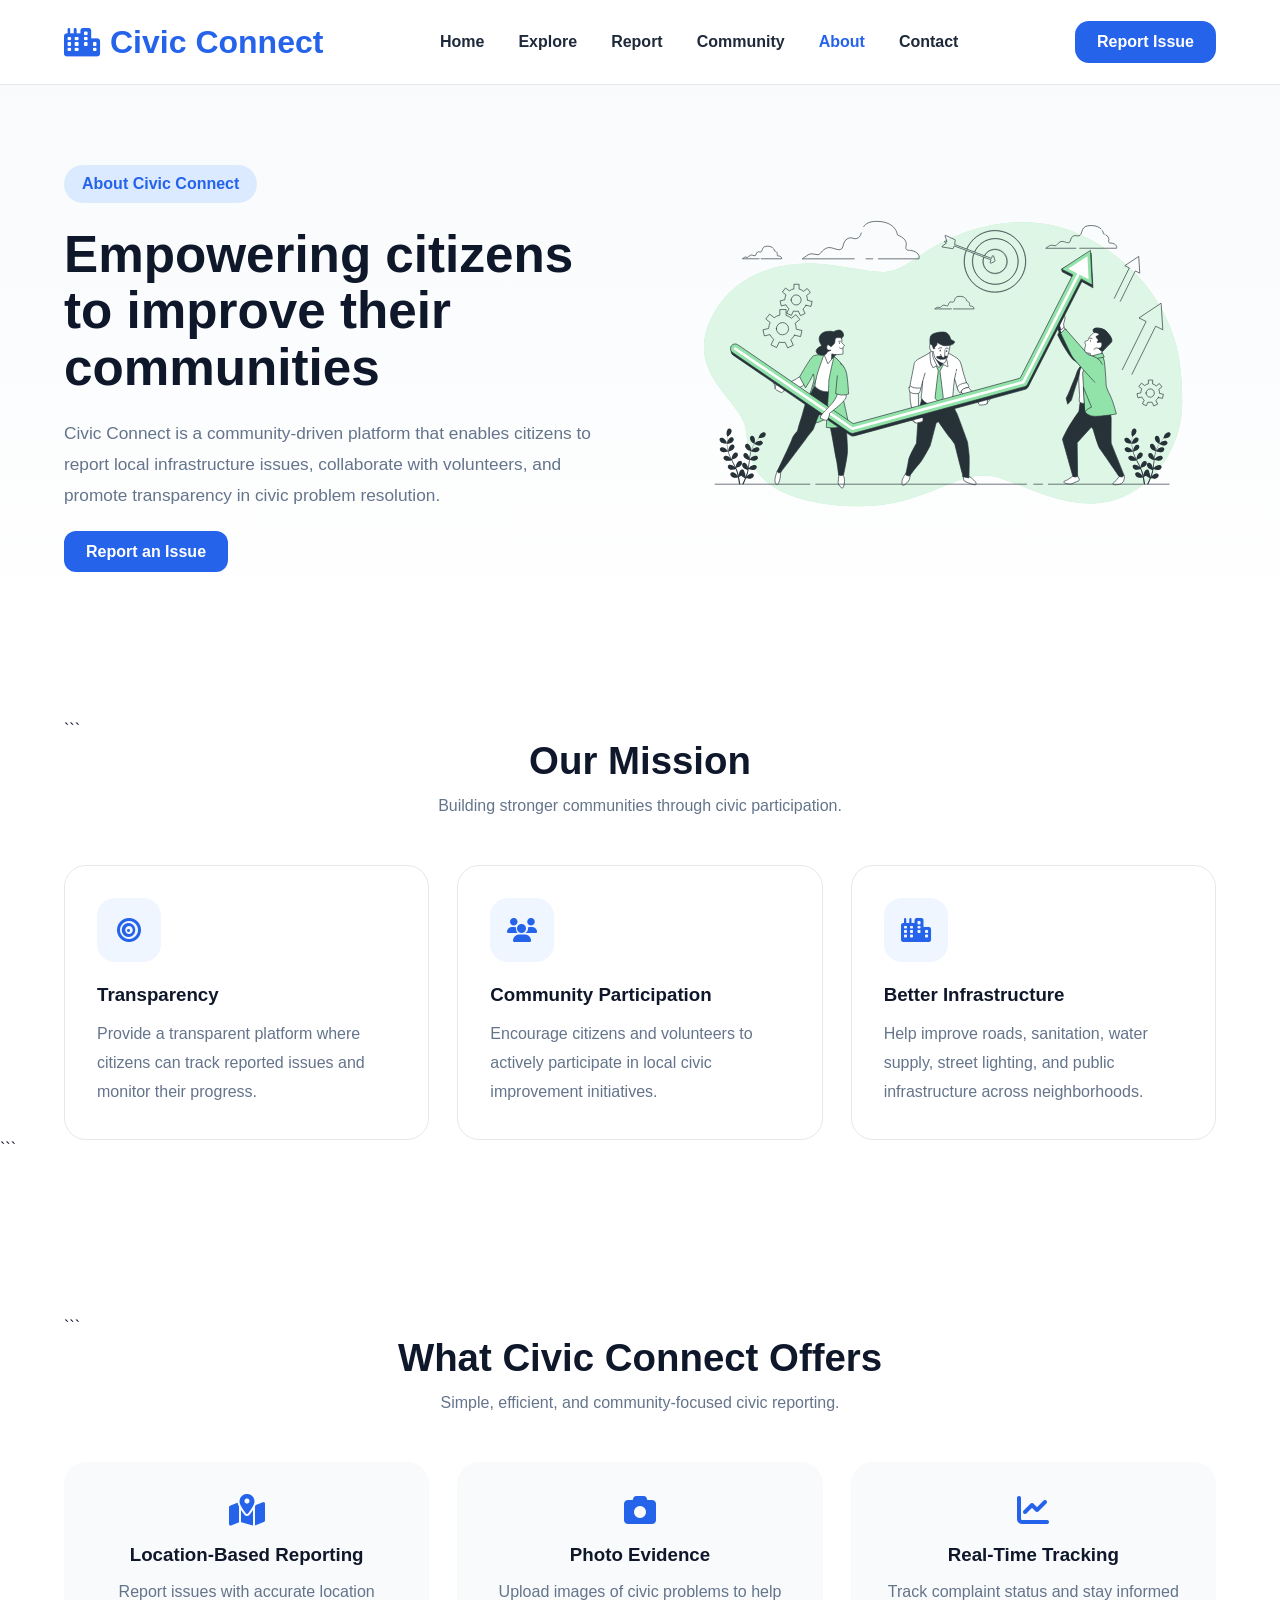
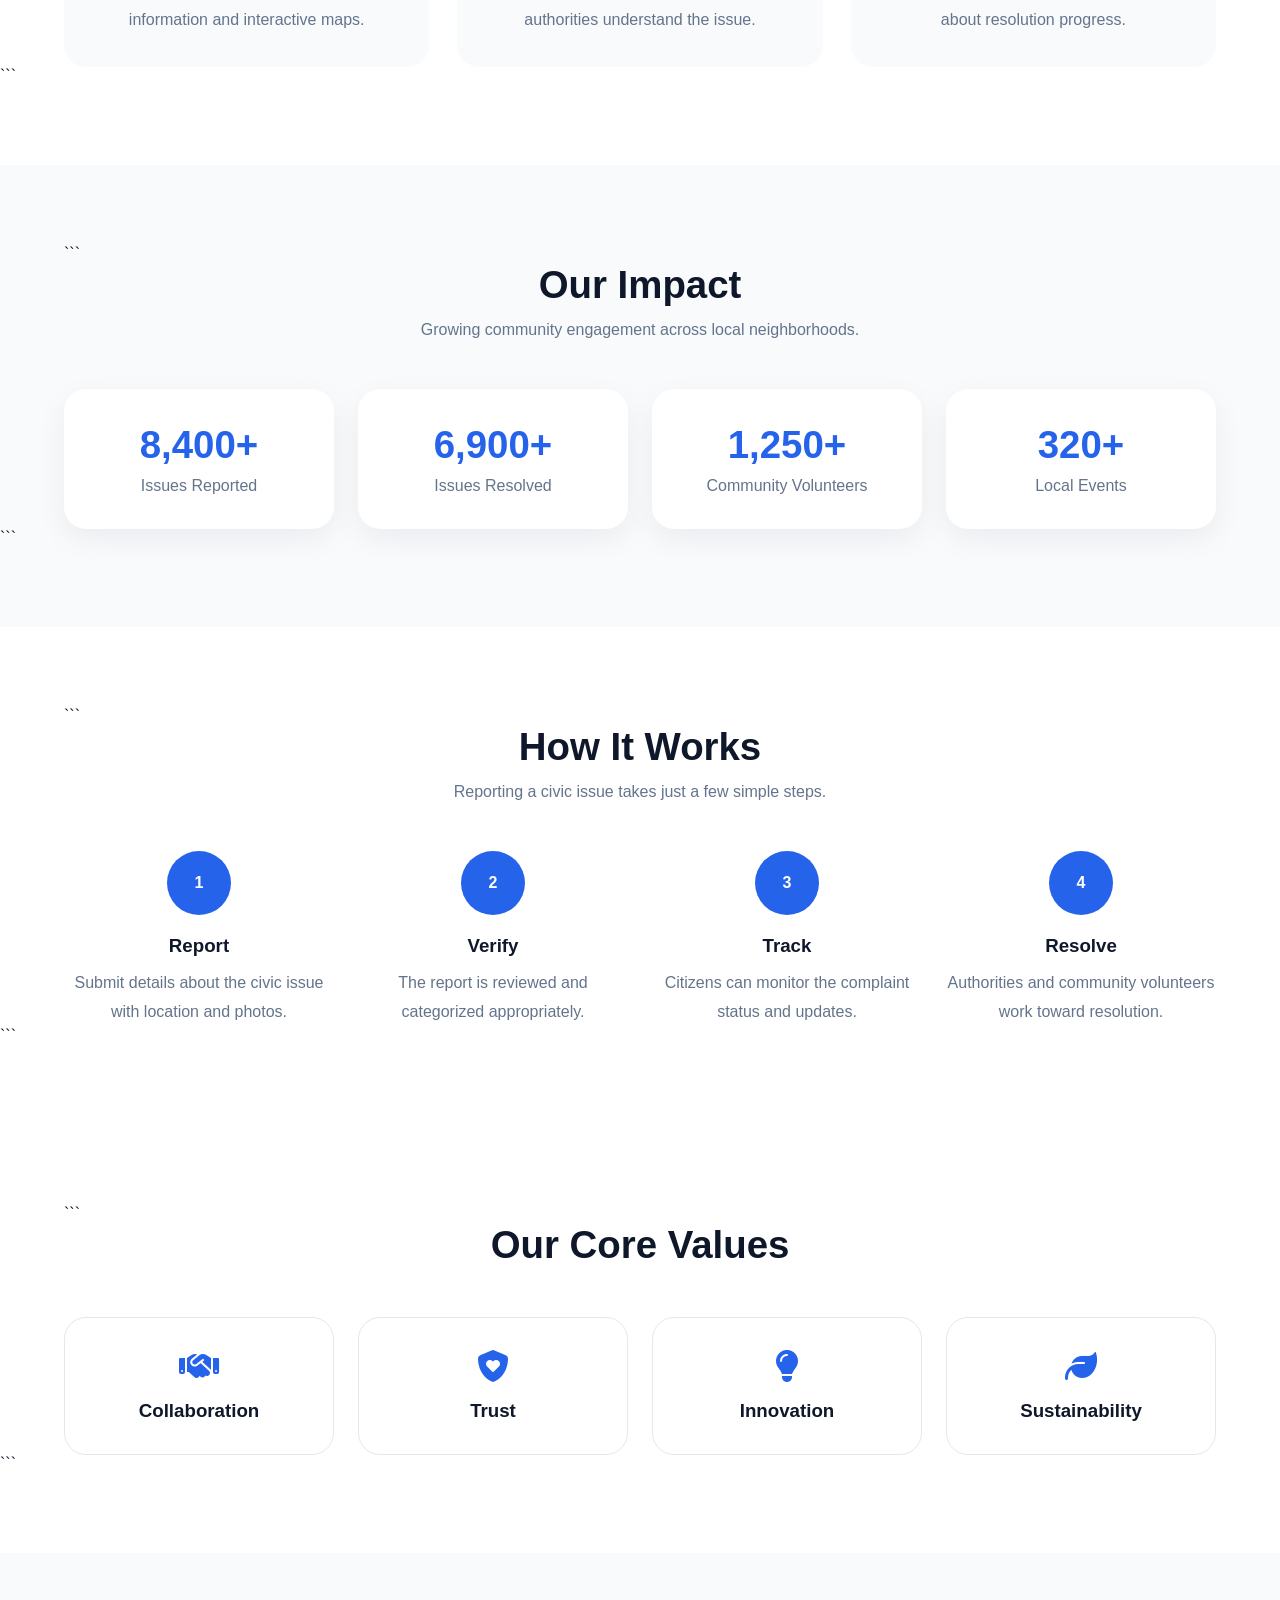
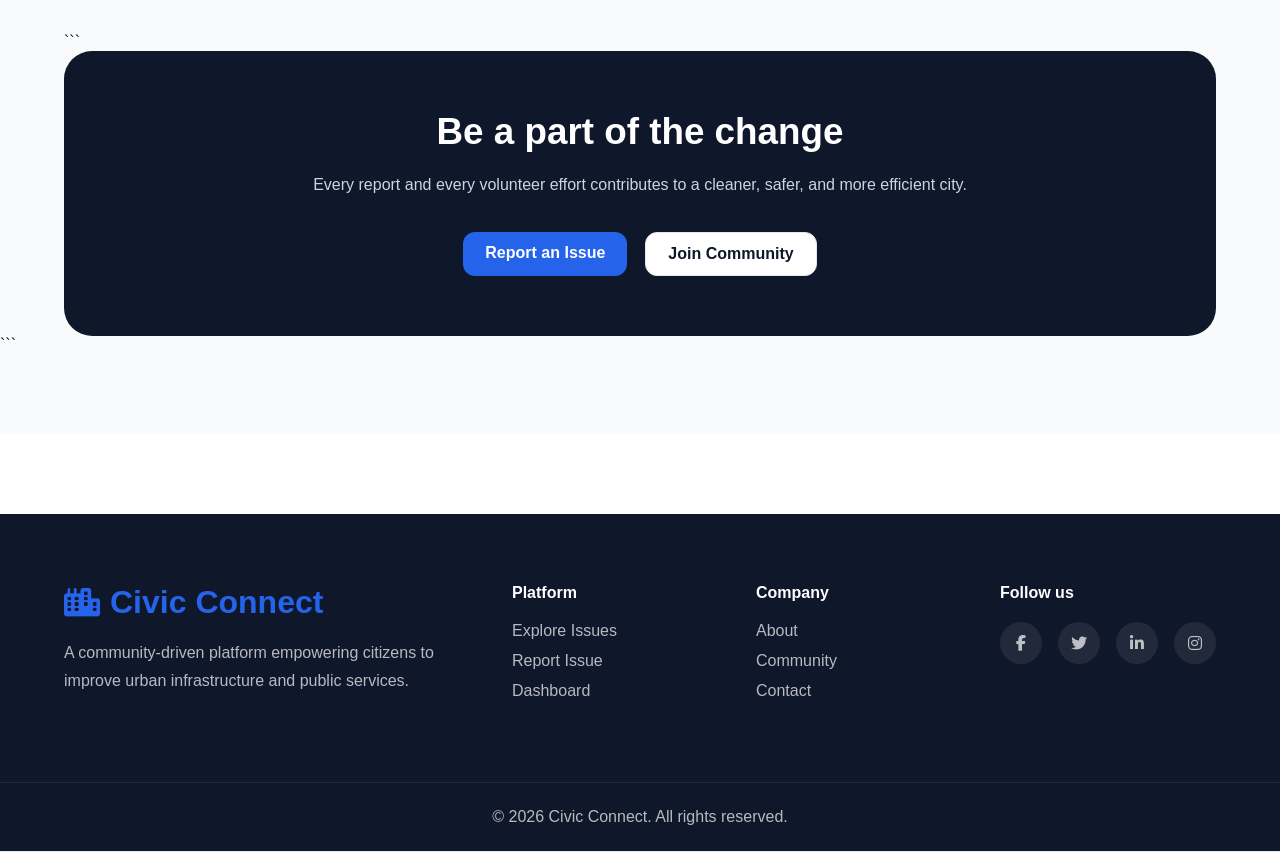
==== about.html @ be65b16e "Complete community, about, and contact pages" ====
<!doctype html>

<html lang="en">
  <head>
    <meta charset="UTF-8" />
    <meta name="viewport" content="width=device-width, initial-scale=1.0" />
    <title>About | Civic Connect</title>

    <link rel="stylesheet" href="css/style.css" />
    <link rel="stylesheet" href="css/about.css" />

    <link
      rel="stylesheet"
      href="https://cdnjs.cloudflare.com/ajax/libs/font-awesome/6.5.2/css/all.min.css"
    />
  </head>
  <body>
    <!-- Navbar -->

    <header class="navbar">
      <header class="navbar">
  <div class="container nav-container">

    <a href="index.html" class="logo">
      <i class="fas fa-city"></i>
      <span>Civic Connect</span>
    </a>

        <nav class="nav-links">
          <a href="index.html">Home</a>
          <a href="explore.html" >Explore</a>
          <a href="report.html">Report</a>
          <a href="community.html" >Community</a>
          <a href="about.html" class="active">About</a>
          <a href="contact.html">Contact</a>
        </nav>

    <a href="report.html" class="btn btn-primary nav-btn">
      Report Issue
    </a>

  </div>
</header>

    <!-- Hero -->

    <section class="about-hero">
      <div class="container about-hero-content">
        <div class="hero-text">
          <span class="hero-badge">About Civic Connect</span>

          <h1>Empowering citizens to improve their communities</h1>

          <p>
            Civic Connect is a community-driven platform that enables citizens
            to report local infrastructure issues, collaborate with volunteers,
            and promote transparency in civic problem resolution.
          </p>

          <a href="report.html" class="btn btn-primary"> Report an Issue </a>
        </div>

        <div class="hero-image">
          <img src="assets/images/about.svg" alt="Civic Connect" />
        </div>
      </div>
    </section>

    <!-- Mission -->

    <section class="mission-section">
      <div class="container">
        ```
        <div class="section-header">
          <h2>Our Mission</h2>
          <p>Building stronger communities through civic participation.</p>
        </div>

        <div class="mission-grid">
          <div class="mission-card">
            <div class="mission-icon">
              <i class="fas fa-bullseye"></i>
            </div>
            <h3>Transparency</h3>
            <p>
              Provide a transparent platform where citizens can track reported
              issues and monitor their progress.
            </p>
          </div>

          <div class="mission-card">
            <div class="mission-icon">
              <i class="fas fa-users"></i>
            </div>
            <h3>Community Participation</h3>
            <p>
              Encourage citizens and volunteers to actively participate in local
              civic improvement initiatives.
            </p>
          </div>

          <div class="mission-card">
            <div class="mission-icon">
              <i class="fas fa-city"></i>
            </div>
            <h3>Better Infrastructure</h3>
            <p>
              Help improve roads, sanitation, water supply, street lighting, and
              public infrastructure across neighborhoods.
            </p>
          </div>
        </div>
      </div>
      ```
    </section>

    <!-- Platform Features -->

    <section class="features-section">
      <div class="container">
        ```
        <div class="section-header">
          <h2>What Civic Connect Offers</h2>
          <p>Simple, efficient, and community-focused civic reporting.</p>
        </div>

        <div class="features-grid">
          <div class="feature-card">
            <i class="fas fa-map-location-dot"></i>
            <h3>Location-Based Reporting</h3>
            <p>
              Report issues with accurate location information and interactive
              maps.
            </p>
          </div>

          <div class="feature-card">
            <i class="fas fa-camera"></i>
            <h3>Photo Evidence</h3>
            <p>
              Upload images of civic problems to help authorities understand the
              issue.
            </p>
          </div>

          <div class="feature-card">
            <i class="fas fa-chart-line"></i>
            <h3>Real-Time Tracking</h3>
            <p>
              Track complaint status and stay informed about resolution
              progress.
            </p>
          </div>
        </div>
      </div>
      ```
    </section>

    <!-- Impact -->

    <section class="impact-section">
      <div class="container">
        ```
        <div class="section-header">
          <h2>Our Impact</h2>
          <p>Growing community engagement across local neighborhoods.</p>
        </div>

        <div class="impact-grid">
          <div class="impact-card">
            <h3>8,400+</h3>
            <p>Issues Reported</p>
          </div>

          <div class="impact-card">
            <h3>6,900+</h3>
            <p>Issues Resolved</p>
          </div>

          <div class="impact-card">
            <h3>1,250+</h3>
            <p>Community Volunteers</p>
          </div>

          <div class="impact-card">
            <h3>320+</h3>
            <p>Local Events</p>
          </div>
        </div>
      </div>
      ```
    </section>

    <!-- How it works -->

    <section class="process-section">
      <div class="container">
        ```
        <div class="section-header">
          <h2>How It Works</h2>
          <p>Reporting a civic issue takes just a few simple steps.</p>
        </div>

        <div class="process-grid">
          <div class="process-step">
            <div class="step-number">1</div>
            <h3>Report</h3>
            <p>
              Submit details about the civic issue with location and photos.
            </p>
          </div>

          <div class="process-step">
            <div class="step-number">2</div>
            <h3>Verify</h3>
            <p>The report is reviewed and categorized appropriately.</p>
          </div>

          <div class="process-step">
            <div class="step-number">3</div>
            <h3>Track</h3>
            <p>Citizens can monitor the complaint status and updates.</p>
          </div>

          <div class="process-step">
            <div class="step-number">4</div>
            <h3>Resolve</h3>
            <p>Authorities and community volunteers work toward resolution.</p>
          </div>
        </div>
      </div>
      ```
    </section>

    <!-- Values -->

    <section class="values-section">
      <div class="container">
        ```
        <div class="section-header">
          <h2>Our Core Values</h2>
        </div>

        <div class="values-grid">
          <div class="value-card">
            <i class="fas fa-handshake"></i>
            <h3>Collaboration</h3>
          </div>

          <div class="value-card">
            <i class="fas fa-shield-heart"></i>
            <h3>Trust</h3>
          </div>

          <div class="value-card">
            <i class="fas fa-lightbulb"></i>
            <h3>Innovation</h3>
          </div>

          <div class="value-card">
            <i class="fas fa-leaf"></i>
            <h3>Sustainability</h3>
          </div>
        </div>
      </div>
      ```
    </section>

    <!-- CTA -->

    <section class="about-cta">
      <div class="container">
        ```
        <div class="cta-card">
          <h2>Be a part of the change</h2>

          <p>
            Every report and every volunteer effort contributes to a cleaner,
            safer, and more efficient city.
          </p>

          <div class="cta-actions">
            <a href="report.html" class="btn btn-primary"> Report an Issue </a>

            <a href="community.html" class="btn btn-secondary">
              Join Community
            </a>
          </div>
        </div>
      </div>
      ```
    </section>

    <!-- Footer -->

     <footer class="footer">
      <div class="container footer-grid">
        <div>
          <div class="logo footer-logo">
            <i class="fas fa-city"></i>
            Civic Connect
          </div>

          <p>
            A community-driven platform empowering citizens to improve urban
            infrastructure and public services.
          </p>
        </div>

        <div>
          <h4>Platform</h4>
          <a href="explore.html">Explore Issues</a>
          <a href="report.html">Report Issue</a>
          <a href="dashboard.html">Dashboard</a>
        </div>

        <div>
          <h4>Company</h4>
          <a href="about.html">About</a>
          <a href="community.html">Community</a>
          <a href="contact.html">Contact</a>
        </div>

        <div>
          <h4>Follow us</h4>

          <div class="social-links">
            <a href="#"><i class="fab fa-facebook-f"></i></a>
            <a href="#"><i class="fab fa-twitter"></i></a>
            <a href="#"><i class="fab fa-linkedin-in"></i></a>
            <a href="#"><i class="fab fa-instagram"></i></a>
          </div>
        </div>
      </div>

      <div class="footer-bottom">
        <div class="container">
          <p>© 2026 Civic Connect. All rights reserved.</p>
        </div>
      </div>
    </footer>
  </body>
</html>
---- css/style.css ----
:root {
    --primary: #2563EB;
    --primary-dark: #1D4ED8;
    --dark: #0F172A;
    --gray: #64748B;
    --light: #F8FAFC;
    --white: #FFFFFF;
    --border: #E2E8F0;
    --radius: 16px;
}

* {
    margin: 0;
    padding: 0;
    box-sizing: border-box;
}

body {
    font-family: 'Poppins', sans-serif;
    background: var(--light);
    color: var(--dark);
}

.container {
    width: 90%;
    max-width: 1200px;
    margin: auto;
}

.navbar {
    position: sticky;
    top: 0;
    background: rgba(255,255,255,0.95);
    backdrop-filter: blur(10px);
    border-bottom: 1px solid var(--border);
    z-index: 1000;
}

.nav-container {
    display: flex;
    justify-content: space-between;
    align-items: center;
    height: 80px;
}

.logo {
    font-size: 1.5rem;
    font-weight: 700;
    color: var(--primary);
}

.nav-links {
    display: flex;
    gap: 28px;
}

.nav-links a {
    text-decoration: none;
    color: var(--dark);
    font-weight: 500;
}

.btn {
    padding: 12px 22px;
    border-radius: 12px;
    text-decoration: none;
    font-weight: 600;
}

.btn-primary {
    background: var(--primary);
    color: white;
}

.btn-secondary {
    border: 1px solid var(--border);
    color: var(--dark);
}

.hero {
 padding: 32px 0 100px;
  background:
        radial-gradient(circle at top right,
        rgba(37,99,235,0.08),
        transparent 40%),
        var(--light);
}

.hero-container {
    display: grid;
    grid-template-columns: 1fr 1fr;
    align-items: center;
    gap: 60px;
}

.hero-badge {
    display: inline-block;
    background: #DBEAFE;
    color: var(--primary);
    padding: 10px 18px;
    border-radius: 999px;
    font-weight: 600;
    margin-bottom: 20px;
}

.hero h1 {
    font-size: 4rem;
    line-height: 1.1;
    margin-bottom: 20px;
}

.hero p {
     max-width: 540px;
    color: var(--gray);
    font-size: 1.1rem;
    margin-bottom: 30px;
}

.hero-buttons {
    display: flex;
    gap: 20px;
}

.hero-image img {
    width: 100%;
}

.section {
    padding: 60px 0;
}

.stats-grid {
    display: grid;
    grid-template-columns: repeat(4, 1fr);
    gap: 24px;
}

.stat-card {
    background: white;
    padding: 32px;
    border-radius: 20px;
    text-align: center;
    box-shadow: 0 10px 30px rgba(0,0,0,0.05);
     transition: all 0.3s ease;
}

.stat-card:hover {
    transform: translateY(-10px);
    box-shadow: 0 20px 40px rgba(37,99,235,0.12);
}

.stat-card h2 {
    font-size: 2.5rem;
    color: var(--primary);
    margin-bottom: 10px;
}

.stat-card p {
    color: var(--gray);
}

.section-header {
    text-align: center;
    margin-bottom: 50px;
}

.section-header h2 {
    font-size: 2.2rem;
    margin-bottom: 12px;
}

.section-header p {
    color: var(--gray);
}

.category-grid {
    display: grid;
    grid-template-columns: repeat(3, 1fr);
    gap: 24px;
}

.category-icon {
    width: 70px;
    height: 70px;
    border-radius: 50%;
    background: #EFF6FF;
    display: flex;
    align-items: center;
    justify-content: center;
    margin: 0 auto 18px;
}

.category-card {
    background: white;
    padding: 32px;
    border-radius: 20px;
    text-align: center;
    transition: 0.3s;
    box-shadow: 0 10px 30px rgba(0,0,0,0.05);
}

.category-card:hover {
    transform: translateY(-8px);
}

.category-card i {
    font-size: 2rem;
    color: var(--primary);
    margin-bottom: 18px;
}
.reports-grid {
    display: grid;
    grid-template-columns: repeat(3, 1fr);
    gap: 24px;
}

.report-card {
    background: white;
    border-radius: 20px;
    padding: 28px;
    box-shadow: 0 10px 30px rgba(0,0,0,0.05);
    transition: 0.3s;
}

.report-card:hover {
    transform: translateY(-8px);
    box-shadow: 0 18px 40px rgba(0,0,0,0.08);
}

.report-top {
    display: flex;
    justify-content: space-between;
    align-items: center;
    margin-bottom: 18px;
}

.category {
    padding: 8px 14px;
    border-radius: 999px;
    font-size: 0.85rem;
    font-weight: 600;
}

.category.roads {
    background: #DBEAFE;
    color: #1D4ED8;
}

.category.water {
    background: #DCFCE7;
    color: #15803D;
}

.category.garbage {
    background: #FEF3C7;
    color: #B45309;
}

.status {
    padding: 8px 14px;
    border-radius: 999px;
    font-size: 0.8rem;
    font-weight: 600;
}

.status.pending {
    background: #FEE2E2;
    color: #DC2626;
}

.status.progress {
    background: #DBEAFE;
    color: #2563EB;
}

.status.resolved {
    background: #DCFCE7;
    color: #16A34A;
}

.report-card h3 {
    font-size: 1.3rem;
    margin-bottom: 14px;
}

.report-card p {
    color: var(--gray);
    margin-bottom: 20px;
    line-height: 1.7;
}

.report-meta {
    display: flex;
    justify-content: space-between;
    color: var(--gray);
    font-size: 0.9rem;
}

.report-meta i {
    margin-right: 6px;
    color: var(--primary);
}

.reports-btn {
    text-align: center;
    margin-top: 40px;
}

    .map-container {
    background: white;
    border-radius: 24px;
    overflow: hidden;
    box-shadow: 0 10px 30px rgba(0,0,0,0.06);
}

#cityMap {
    width: 100%;
    height: 500px;
}

.cta-box {
    background: linear-gradient(135deg, #2563EB, #1D4ED8);
    color: white;
    border-radius: 28px;
    padding: 60px;
    display: flex;
    justify-content: space-between;
    align-items: center;
    gap: 40px;
}

.cta-box h2 {
    font-size: 2.3rem;
    margin-bottom: 16px;
}

.cta-box p {
    max-width: 600px;
    color: rgba(255,255,255,0.85);
}

.cta-box .btn-primary {
    background: white;
    color: var(--primary);
     padding: 16px 32px;
    font-size: 1rem;
}

.footer {
    background: var(--dark);
    color: white;
    margin-top: 80px;
}

.footer-grid {
    display: grid;
    grid-template-columns: 2fr 1fr 1fr 1fr;
    gap: 40px;
    padding: 70px 0;
}

.footer-logo {
    color: white;
    margin-bottom: 18px;
}

.footer p {
    color: rgba(255,255,255,0.7);
    line-height: 1.8;
}

.footer h4 {
    margin-bottom: 20px;
}

.footer a {
    display: block;
    color: rgba(255,255,255,0.7);
    text-decoration: none;
    margin-bottom: 12px;
}

.social-links {
    display: flex;
    gap: 16px;
}

.social-links a {
    width: 42px;
    height: 42px;
    border-radius: 50%;
    background: rgba(255,255,255,0.08);
    display: flex;
    align-items: center;
    justify-content: center;
}

.footer-bottom {
    border-top: 1px solid rgba(255,255,255,0.08);
    padding: 20px 0;
    text-align: center;
    color: rgba(255,255,255,0.6);
}

/* ===================================
   Premium navbar
=================================== */

.navbar {
  position: sticky;
  top: 0;
  z-index: 1000;
  background: rgba(255, 255, 255, 0.95);
  backdrop-filter: blur(10px);
  border-bottom: 1px solid #e5e7eb;
}

.nav-container {
  display: flex;
  align-items: center;
  justify-content: space-between;
  height: 84px;
}

.logo {
  display: flex;
  align-items: center;
  gap: 10px;
  font-size: 2rem;
  font-weight: 700;
  color: #2563eb;
  text-decoration: none;
}

.logo i {
  font-size: 1.8rem;
}

.nav-links {
  display: flex;
  align-items: center;
  gap: 34px;
}

.nav-links a {
  color: #1e293b;
  text-decoration: none;
  font-weight: 600;
  transition: color 0.3s ease;
}

.nav-links a:hover,
.nav-links a.active {
  color: #2563eb;
}

.nav-btn {
  padding: 12px 22px;
  border-radius: 14px;
}

@media (max-width: 992px) {
  .nav-links {
    display: none;
  }

  .nav-btn {
    display: none;
  }
}
---- css/about.css ----
/* ===================================
About page
=================================== */

.about-hero{
padding:80px 0;
background:linear-gradient(180deg,#f8fafc 0%,#ffffff 100%);
}

.about-hero-content{
display:grid;
grid-template-columns:1fr 1fr;
align-items:center;
gap:60px;
}

.hero-badge{
display:inline-block;
padding:10px 18px;
border-radius:999px;
background:#dbeafe;
color:#2563eb;
font-weight:600;
margin-bottom:24px;
}

.hero-text h1{
font-size:3.2rem;
line-height:1.1;
color:#0f172a;
margin-bottom:22px;
}

.hero-text p{
font-size:1.08rem;
line-height:1.8;
color:#64748b;
margin-bottom:32px;
}

.hero-image{
display:flex;
justify-content:center;
}

.hero-image img{
width:100%;
max-width:500px;
}

/* ===================================
Sections
=================================== */

.mission-section,
.features-section,
.process-section,
.values-section{
padding:80px 0;
background:#ffffff;
}

.impact-section{
padding:80px 0;
background:#f8fafc;
}

.section-header{
text-align:center;
margin-bottom:50px;
}

.section-header h2{
font-size:2.4rem;
color:#0f172a;
margin-bottom:14px;
}

.section-header p{
color:#64748b;
max-width:680px;
margin:0 auto;
}

/* ===================================
Mission
=================================== */

.mission-grid{
display:grid;
grid-template-columns:repeat(3,1fr);
gap:28px;
}

.mission-card{
background:#ffffff;
border:1px solid #e5e7eb;
border-radius:22px;
padding:32px;
transition:0.3s;
}

.mission-card:hover{
transform:translateY(-6px);
box-shadow:0 20px 40px rgba(15,23,42,0.08);
}

.mission-icon{
width:64px;
height:64px;
border-radius:18px;
background:#eff6ff;
color:#2563eb;
display:flex;
align-items:center;
justify-content:center;
font-size:1.5rem;
margin-bottom:22px;
}

.mission-card h3{
color:#0f172a;
margin-bottom:14px;
}

.mission-card p{
color:#64748b;
line-height:1.8;
}

/* ===================================
Features
=================================== */

.features-grid{
display:grid;
grid-template-columns:repeat(3,1fr);
gap:28px;
}

.feature-card{
background:#f8fafc;
border-radius:22px;
padding:32px;
text-align:center;
}

.feature-card i{
font-size:2rem;
color:#2563eb;
margin-bottom:18px;
}

.feature-card h3{
color:#0f172a;
margin-bottom:12px;
}

.feature-card p{
color:#64748b;
line-height:1.8;
}

/* ===================================
Impact
=================================== */

.impact-grid{
display:grid;
grid-template-columns:repeat(4,1fr);
gap:24px;
}

.impact-card{
background:#ffffff;
border-radius:22px;
padding:34px;
text-align:center;
box-shadow:0 10px 30px rgba(15,23,42,0.06);
}

.impact-card h3{
font-size:2.4rem;
color:#2563eb;
margin-bottom:10px;
}

.impact-card p{
color:#64748b;
}

/* ===================================
Process
=================================== */

.process-grid{
display:grid;
grid-template-columns:repeat(4,1fr);
gap:24px;
}

.process-step{
text-align:center;
}

.step-number{
width:64px;
height:64px;
border-radius:50%;
background:#2563eb;
color:#ffffff;
display:flex;
align-items:center;
justify-content:center;
font-weight:700;
margin:0 auto 20px;
}

.process-step h3{
color:#0f172a;
margin-bottom:12px;
}

.process-step p{
color:#64748b;
line-height:1.8;
}

/* ===================================
Values
=================================== */

.values-grid{
display:grid;
grid-template-columns:repeat(4,1fr);
gap:24px;
}

.value-card{
background:#ffffff;
border:1px solid #e5e7eb;
border-radius:22px;
padding:32px;
text-align:center;
}

.value-card i{
font-size:2rem;
color:#2563eb;
margin-bottom:18px;
}

.value-card h3{
color:#0f172a;
}

/* ===================================
CTA
=================================== */

.about-cta{
padding:80px 0;
background:#f8fafc;
}

.cta-card{
background:#0f172a;
color:#ffffff;
border-radius:28px;
padding:60px;
text-align:center;
}

.cta-card h2{
font-size:2.3rem;
margin-bottom:18px;
}

.cta-card p{
color:#cbd5e1;
max-width:700px;
margin:0 auto 32px;
line-height:1.8;
}

.cta-actions{
display:flex;
justify-content:center;
gap:18px;
}

.cta-actions .btn-secondary{
background:#ffffff;
color:#0f172a;
}

/* ===================================
Responsive
=================================== */

@media (max-width:992px){

.about-hero-content,
.mission-grid,
.features-grid,
.impact-grid,
.process-grid,
.values-grid{
grid-template-columns:1fr;
}

.hero-text h1{
font-size:2.6rem;
}

.hero-image{
order:-1;
}

.cta-actions{
flex-direction:column;
}

.cta-actions .btn{
width:100%;
}
}

@media (max-width:576px){

.about-hero,
.mission-section,
.features-section,
.impact-section,
.process-section,
.values-section,
.about-cta{
padding:60px 0;
}

.hero-text h1{
font-size:2.2rem;
}

.cta-card{
padding:36px 24px;
}
}
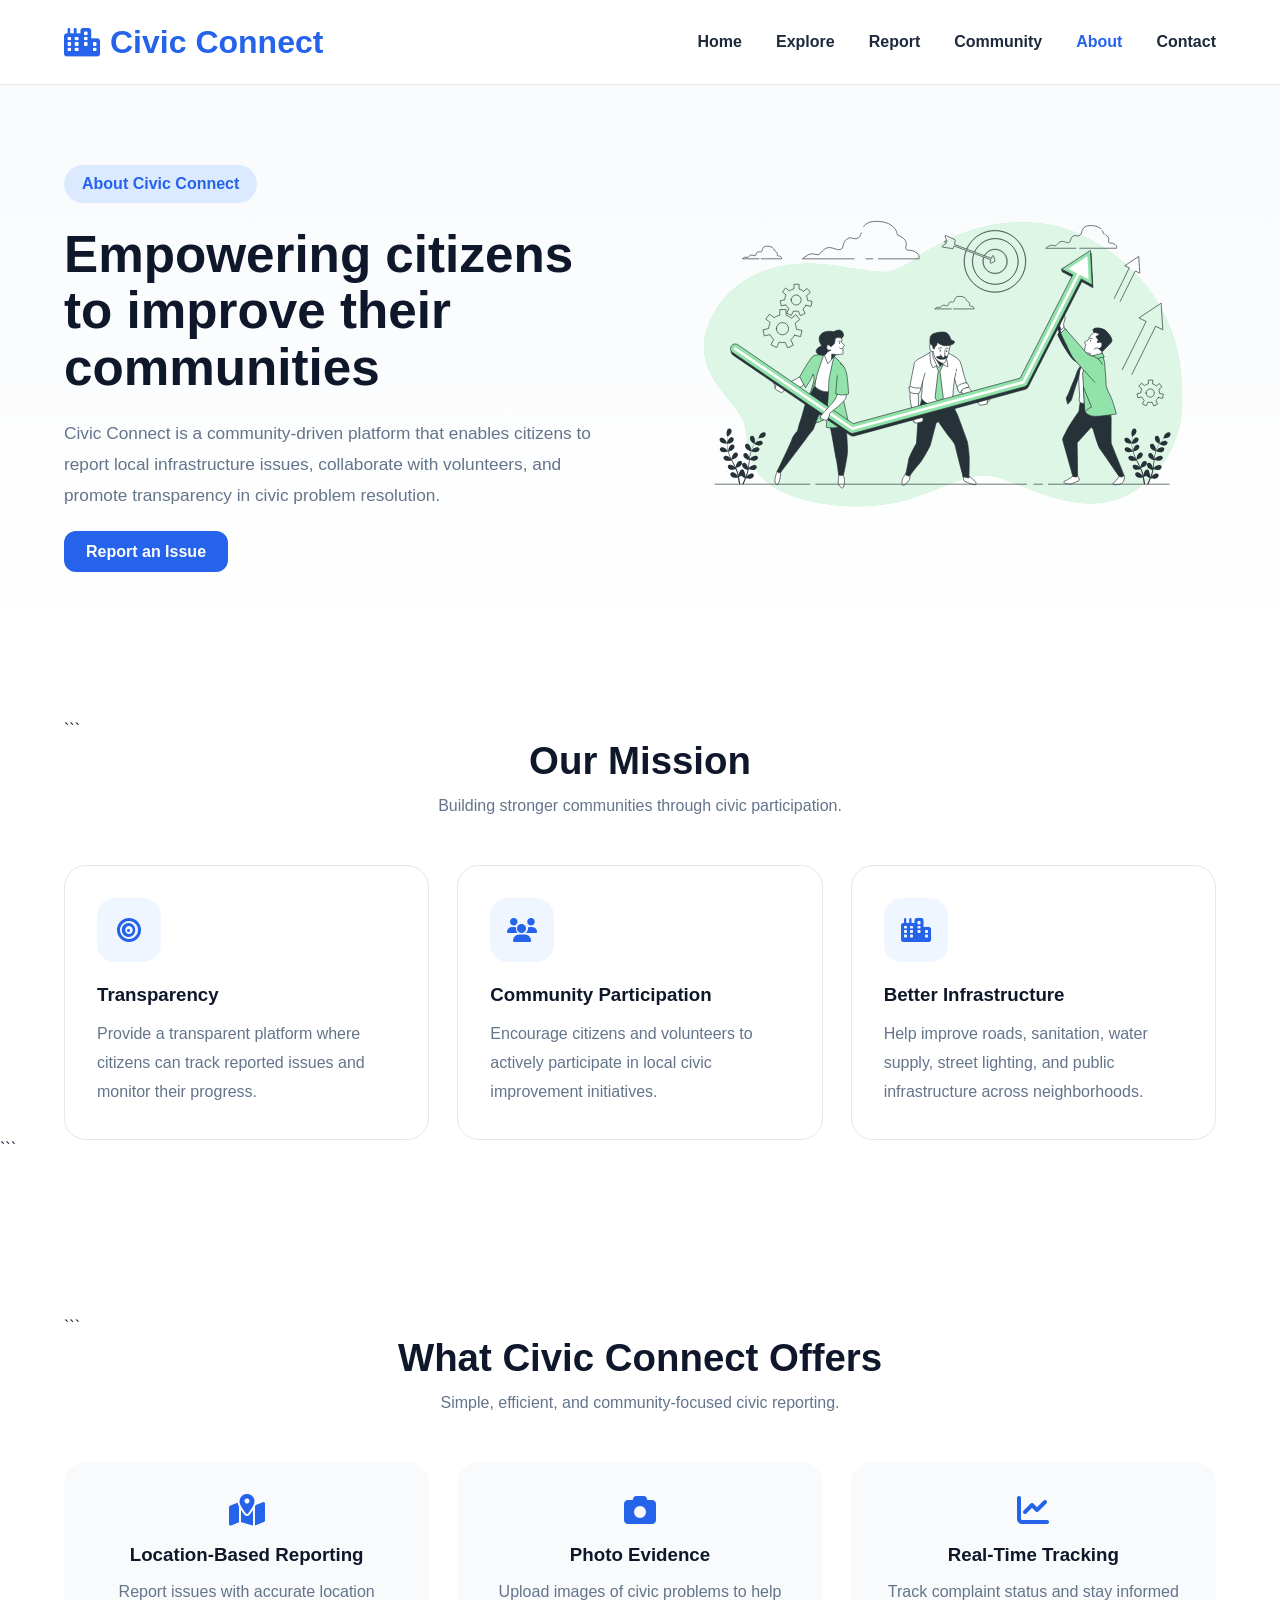
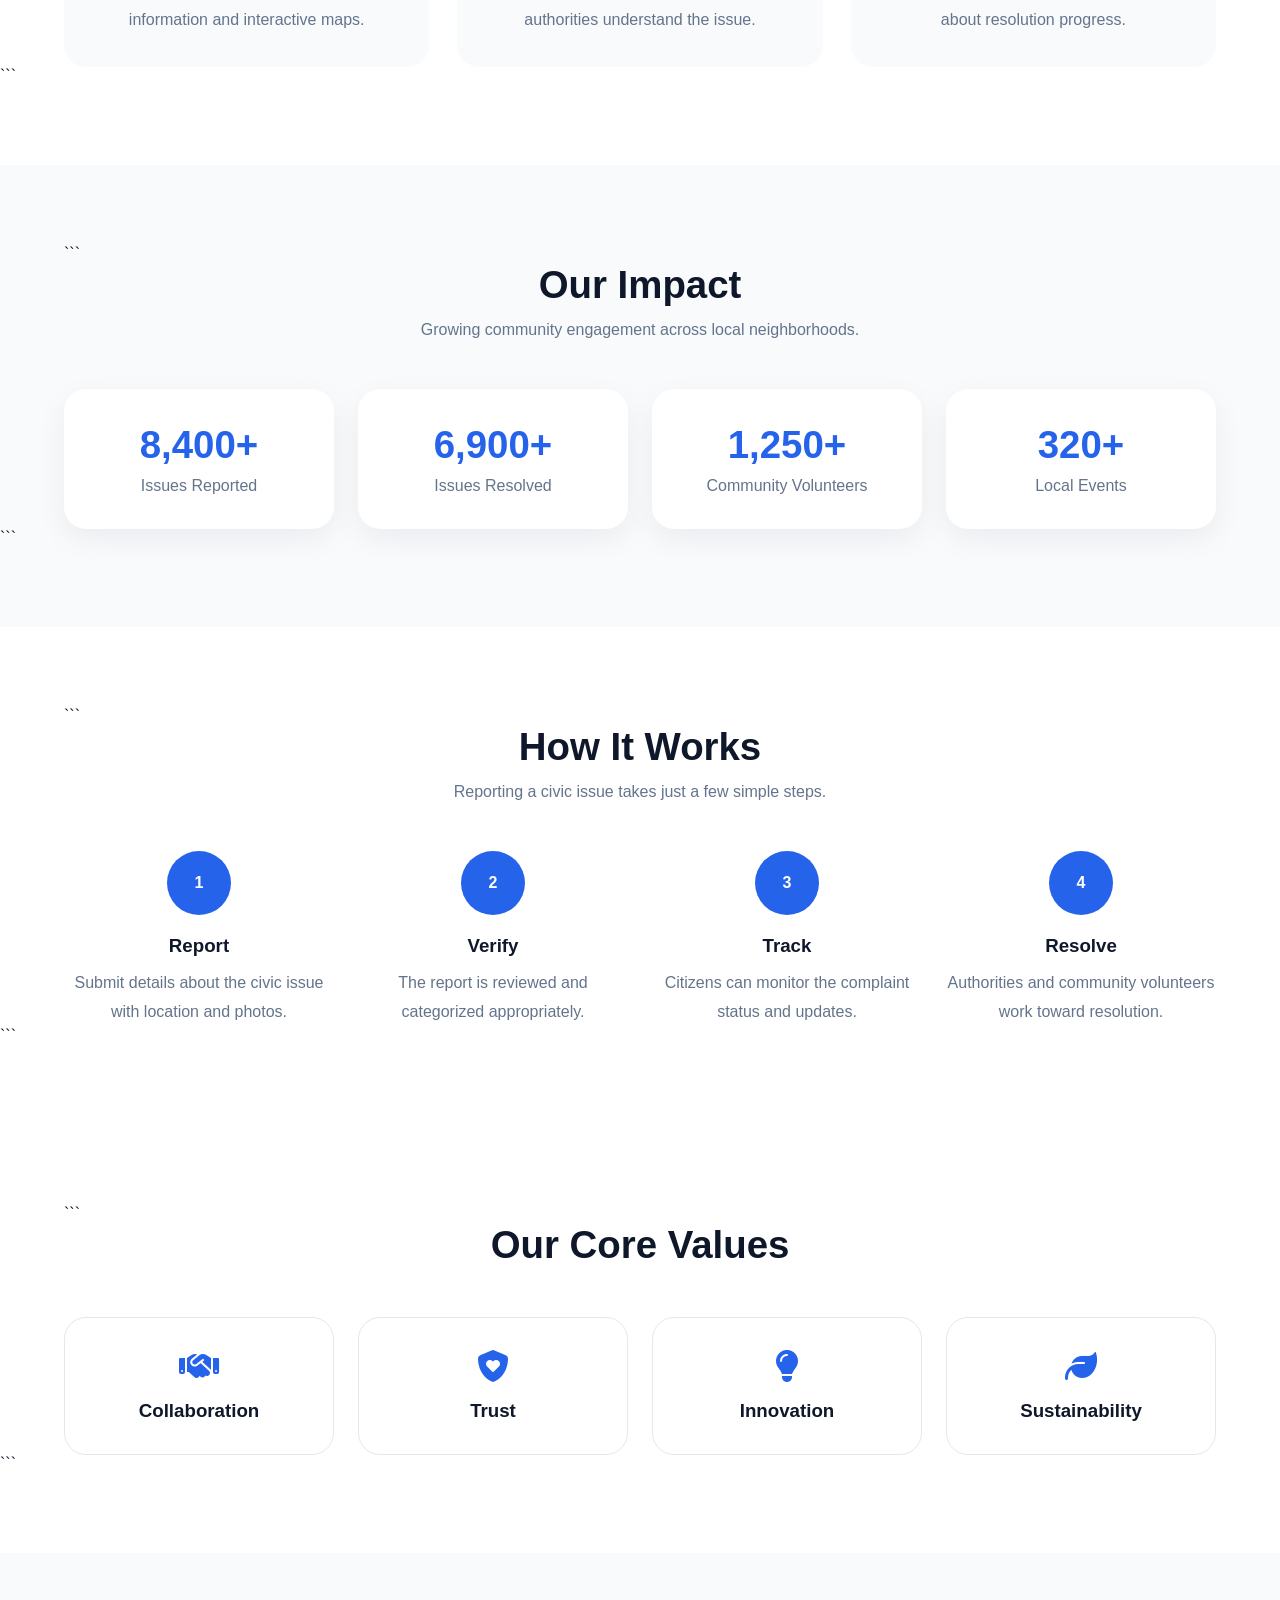
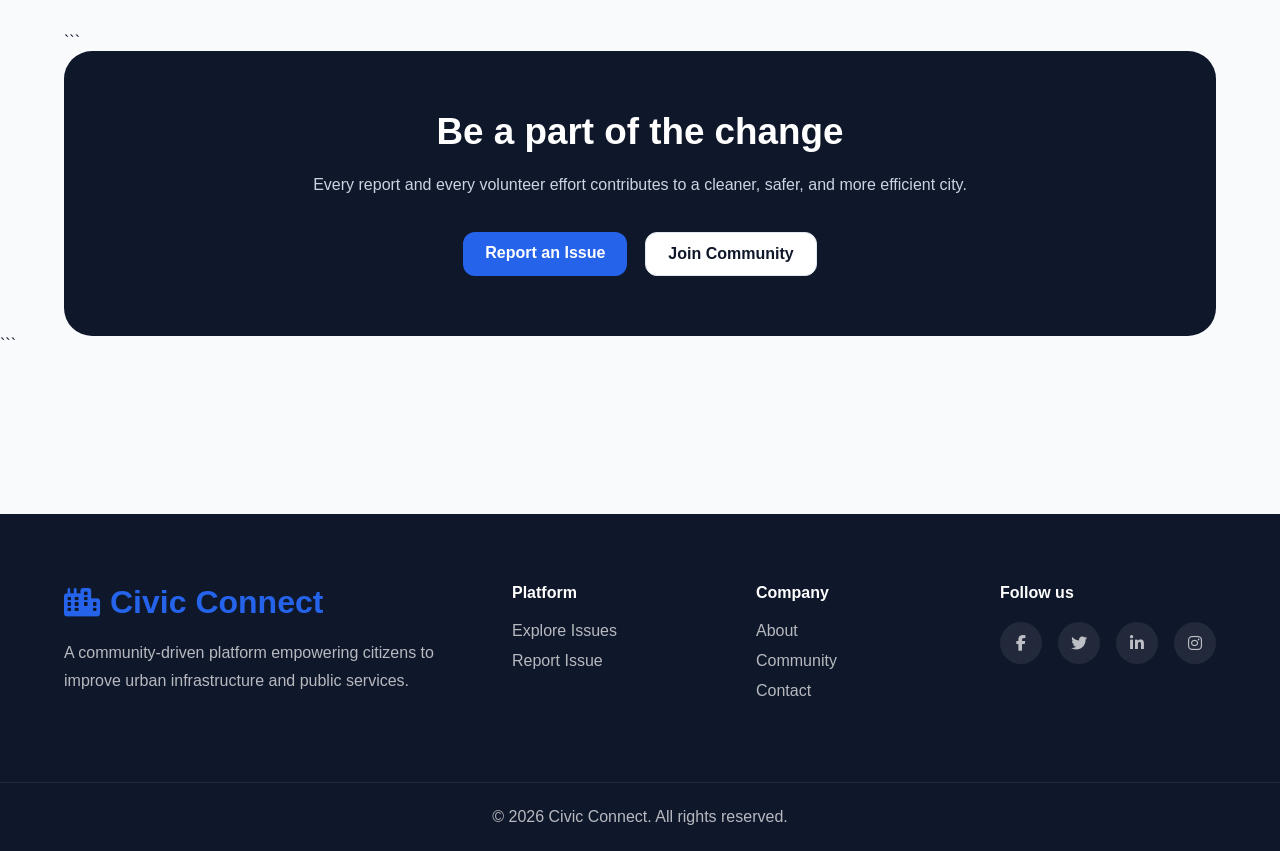
==== commit be3de29f: "Complete mobile responsive UI and dashboard improvements" ====
--- a/about.html
+++ b/about.html
@@ -8,6 +8,7 @@
 
     <link rel="stylesheet" href="css/style.css" />
     <link rel="stylesheet" href="css/about.css" />
+    <link rel="stylesheet" href="css/responsive.css" />
 
     <link
       rel="stylesheet"
@@ -18,29 +19,26 @@
     <!-- Navbar -->
 
     <header class="navbar">
-      <header class="navbar">
-  <div class="container nav-container">
-
-    <a href="index.html" class="logo">
-      <i class="fas fa-city"></i>
-      <span>Civic Connect</span>
-    </a>
-
-        <nav class="nav-links">
+      <div class="container nav-container">
+        <a href="index.html" class="logo">
+          <i class="fas fa-city"></i>
+          Civic Connect
+        </a>
+
+        <button class="menu-toggle" id="menuToggle">
+          <i class="fas fa-bars"></i>
+        </button>
+
+        <nav class="nav-links" id="navLinks">
           <a href="index.html">Home</a>
-          <a href="explore.html" >Explore</a>
+          <a href="explore.html">Explore</a>
           <a href="report.html">Report</a>
-          <a href="community.html" >Community</a>
+          <a href="community.html">Community</a>
           <a href="about.html" class="active">About</a>
           <a href="contact.html">Contact</a>
         </nav>
-
-    <a href="report.html" class="btn btn-primary nav-btn">
-      Report Issue
-    </a>
-
-  </div>
-</header>
+      </div>
+    </header>
 
     <!-- Hero -->
 
@@ -293,7 +291,7 @@
 
     <!-- Footer -->
 
-     <footer class="footer">
+    <footer class="footer">
       <div class="container footer-grid">
         <div>
           <div class="logo footer-logo">
@@ -311,7 +309,6 @@
           <h4>Platform</h4>
           <a href="explore.html">Explore Issues</a>
           <a href="report.html">Report Issue</a>
-          <a href="dashboard.html">Dashboard</a>
         </div>
 
         <div>
@@ -339,5 +336,31 @@
         </div>
       </div>
     </footer>
+    <script>
+      const menuToggle = document.getElementById("menuToggle");
+      const navLinks = document.getElementById("navLinks");
+
+      menuToggle.addEventListener("click", () => {
+        navLinks.classList.toggle("active");
+
+        const icon = menuToggle.querySelector("i");
+
+        if (navLinks.classList.contains("active")) {
+          icon.classList.remove("fa-bars");
+          icon.classList.add("fa-times");
+        } else {
+          icon.classList.remove("fa-times");
+          icon.classList.add("fa-bars");
+        }
+      });
+
+      document.querySelectorAll(".nav-links a").forEach((link) => {
+        link.addEventListener("click", () => {
+          navLinks.classList.remove("active");
+          menuToggle.querySelector("i").classList.remove("fa-times");
+          menuToggle.querySelector("i").classList.add("fa-bars");
+        });
+      });
+    </script>
   </body>
 </html>
--- a/css/style.css
+++ b/css/style.css
@@ -467,4 +467,46 @@
   .nav-btn {
     display: none;
   }
+}
+
+@media (max-width: 480px) {
+
+  /* ===================================
+     CTA section
+  =================================== */
+
+  .cta-box {
+    flex-direction: column;
+    text-align: center;
+    padding: 36px 24px;
+    gap: 24px;
+    border-radius: 22px;
+  }
+
+  .cta-content {
+    width: 100%;
+  }
+
+  .cta-box h2 {
+    font-size: 1.9rem;
+    line-height: 1.2;
+    margin-bottom: 14px;
+  }
+
+  .cta-box p {
+    max-width: 100%;
+    font-size: 0.95rem;
+    line-height: 1.7;
+  }
+
+  .cta-action {
+    width: 100%;
+  }
+
+  .cta-box .btn-primary {
+    width: 100%;
+    justify-content: center;
+    padding: 16px;
+    border-radius: 14px;
+  }
 }
--- a/css/responsive.css
+++ b/css/responsive.css
@@ -0,0 +1,1895 @@
+/* ===================================
+   Civic Connect - Mobile Responsive
+   Only for phones (max-width: 480px)
+=================================== */
+
+@media (max-width: 480px) {
+
+  /* ---------- Global ---------- */
+
+  .container {
+    width: 100%;
+    padding: 0 18px;
+  }
+
+  body {
+    overflow-x: hidden;
+  }
+
+  section {
+    overflow: hidden;
+  }
+
+  /* ---------- Navbar ---------- */
+
+  .navbar {
+    padding: 14px 0;
+  }
+
+  .nav-container {
+    display: flex;
+    flex-direction: column;
+    align-items: center;
+    gap: 14px;
+    height: auto;
+  }
+
+  .logo {
+    font-size: 1.5rem;
+    text-align: center;
+  }
+
+  .nav-links {
+    display: grid;
+    grid-template-columns: repeat(2, 1fr);
+    gap: 10px;
+    width: 100%;
+  }
+
+  .nav-links a {
+    text-align: center;
+    padding: 10px;
+    border-radius: 10px;
+    background: #f8fafc;
+    font-size: 0.92rem;
+  }
+
+  .nav-container .btn {
+    width: 100%;
+    text-align: center;
+  }
+
+  /* ---------- Hero ---------- */
+
+  .hero-content,
+  .about-hero-content,
+  .community-hero-content,
+  .contact-hero-content,
+  .report-hero-content {
+    display: flex;
+    flex-direction: column;
+    text-align: center;
+    gap: 32px;
+  }
+
+  .hero-image,
+  .hero-illustration {
+    order: -1;
+    justify-content: center;
+  }
+
+  .hero-image img,
+  .hero-illustration img {
+    width: 100%;
+    max-width: 260px;
+    margin: 0 auto;
+  }
+
+  .hero-text h1 {
+    font-size: 2rem;
+    line-height: 1.2;
+  }
+
+  .hero-text p {
+    font-size: 0.95rem;
+    line-height: 1.7;
+  }
+
+  .hero-actions,
+  .cta-actions {
+    display: flex;
+    flex-direction: column;
+    gap: 12px;
+  }
+
+  .hero-actions .btn,
+  .cta-actions .btn {
+    width: 100%;
+  }
+
+  /* ---------- Stats ---------- */
+
+  .stats-grid,
+  .impact-grid,
+  .dashboard-stats {
+    display: grid;
+    grid-template-columns: 1fr;
+    gap: 16px;
+  }
+
+  /* ---------- Cards ---------- */
+
+  .features-grid,
+  .mission-grid,
+  .programs-grid,
+  .leaders-grid,
+  .testimonials-grid,
+  .issues-grid,
+  .faq-grid {
+    display: grid;
+    grid-template-columns: 1fr;
+    gap: 20px;
+  }
+
+  .feature-card,
+  .mission-card,
+  .program-card,
+  .leader-card,
+  .testimonial-card,
+  .issue-card,
+  .faq-card {
+    padding: 22px;
+  }
+
+  /* ---------- Explore ---------- */
+
+  .search-box {
+    width: 100%;
+  }
+
+  .search-box input {
+    width: 100%;
+  }
+
+  .filters-grid {
+    display: grid;
+    grid-template-columns: 1fr;
+    gap: 16px;
+  }
+
+  #clearFilters {
+    width: 100%;
+  }
+
+  /* ---------- Report ---------- */
+
+  .report-layout {
+    display: flex;
+    flex-direction: column;
+    gap: 24px;
+  }
+
+  .form-row {
+    display: grid;
+    grid-template-columns: 1fr;
+    gap: 16px;
+  }
+
+  .report-form-card,
+  .contact-form-card,
+  .join-form-card {
+    padding: 22px;
+  }
+
+  #reportMap {
+    height: 240px;
+  }
+
+  /* ---------- Contact ---------- */
+
+  .contact-layout {
+    display: flex;
+    flex-direction: column;
+    gap: 24px;
+  }
+
+  #contactMap {
+    height: 240px;
+  }
+
+  /* ---------- Dashboard ---------- */
+
+  .dashboard-grid,
+  .chart-grid {
+    display: grid;
+    grid-template-columns: 1fr;
+    gap: 20px;
+  }
+
+  .table-container {
+    overflow-x: auto;
+  }
+
+  table {
+    min-width: 650px;
+  }
+
+  /* ---------- Footer ---------- */
+
+  .footer-grid {
+    display: grid;
+    grid-template-columns: 1fr;
+    gap: 28px;
+    text-align: center;
+  }
+
+  .social-links {
+    justify-content: center;
+  }
+
+  /* ---------- Typography ---------- */
+
+  .section-header h2 {
+    font-size: 1.8rem;
+  }
+
+  .section-header p {
+    font-size: 0.95rem;
+  }
+
+  /* ---------- Buttons ---------- */
+
+  .btn {
+    width: 100%;
+    justify-content: center;
+  }
+
+  /* ---------- Modal ---------- */
+
+  .modal-content {
+    width: calc(100% - 24px);
+    margin: 12px;
+  }
+
+  .modal-body {
+    padding: 22px;
+  }
+
+  /* ---------- Section spacing ---------- */
+
+  .hero,
+  .about-hero,
+  .community-hero,
+  .contact-hero,
+  .report-hero,
+  .explore-hero {
+    padding: 60px 0;
+  }
+
+  .features-section,
+  .mission-section,
+  .impact-section,
+  .programs-section,
+  .leaders-section,
+  .join-section,
+  .testimonials-section,
+  .contact-main-section,
+  .faq-section,
+  .explore-section,
+  .report-form-section,
+  .dashboard-section {
+    padding: 60px 0;
+  }
+}
+
+@media (max-width: 480px) {
+
+  .navbar {
+    position: sticky;
+    top: 0;
+    z-index: 1000;
+    background: #ffffff;
+    border-bottom: 1px solid #e5e7eb;
+  }
+
+  .nav-container {
+    display: flex;
+    flex-direction: row;          /* ek hi row */
+    align-items: center;
+    justify-content: space-between; /* logo left, icon right */
+    height: 64px;
+    padding: 0 16px;
+    gap: 0;
+  }
+
+  .logo {
+    display: flex;
+    align-items: center;
+    gap: 8px;
+    font-size: 1.35rem;
+    font-weight: 700;
+    color: #2563eb;
+  }
+
+  .desktop-report-btn {
+    display: none;
+  }
+
+  .menu-toggle {
+    display: flex;
+    align-items: center;
+    justify-content: center;
+    width: 42px;
+    height: 42px;
+    border: none;
+    background: transparent;
+    font-size: 1.4rem;
+    color: #0f172a;
+    cursor: pointer;
+  }
+
+  .nav-links {
+    position: absolute;
+    top: 64px;
+    left: 0;
+    width: 100%;
+    background: #ffffff;
+    display: none;
+    flex-direction: column;
+    padding: 18px;
+    gap: 12px;
+    border-top: 1px solid #e5e7eb;
+    box-shadow: 0 12px 30px rgba(15, 23, 42, 0.08);
+  }
+
+  .nav-links.active {
+    display: flex;
+  }
+
+  .nav-links a {
+    padding: 12px 16px;
+    border-radius: 12px;
+    background: #f8fafc;
+    text-align: center;
+    font-weight: 500;
+    color: #0f172a;
+  }
+
+  .mobile-report-btn {
+    display: block;
+    width: 100%;
+    text-align: center;
+    margin-top: 8px;
+  }
+}
+
+/* ===================================
+   Mobile navbar
+=================================== */
+
+.menu-toggle {
+  display: none;
+  background: none;
+  border: none;
+  font-size: 1.5rem;
+  color: #0f172a;
+  cursor: pointer;
+}
+
+.mobile-report-btn {
+  display: none;
+}
+
+@media (max-width: 480px) {
+
+  .navbar {
+    padding: 12px 0;
+    position: sticky;
+    top: 0;
+    z-index: 1000;
+    background: #ffffff;
+    border-bottom: 1px solid #e5e7eb;
+  }
+
+  .nav-container {
+    display: flex;
+    align-items: center;
+    justify-content: space-between;
+    height: 64px;
+    padding: 0 18px;
+  }
+
+  .logo {
+    font-size: 1.3rem;
+    font-weight: 700;
+  }
+
+  .desktop-report-btn {
+    display: none;
+  }
+
+  .menu-toggle {
+    display: block;
+  }
+
+  .nav-links {
+    position: absolute;
+    top: 64px;
+    left: 0;
+    width: 100%;
+    background: #ffffff;
+    display: none;
+    flex-direction: column;
+    padding: 20px;
+    gap: 14px;
+    border-top: 1px solid #e5e7eb;
+    box-shadow: 0 12px 30px rgba(15, 23, 42, 0.08);
+  }
+
+  .nav-links.active {
+    display: flex;
+  }
+
+  .nav-links a {
+    padding: 12px 16px;
+    border-radius: 12px;
+    background: #f8fafc;
+    text-align: center;
+    font-weight: 500;
+  }
+
+  .mobile-report-btn {
+    display: block;
+    width: 100%;
+    text-align: center;
+    margin-top: 8px;
+  }
+}
+
+@media (max-width: 480px) {
+
+  .footer {
+    background: #07122f;
+    padding: 48px 0 20px;
+  }
+
+  /* Top section */
+  .footer-grid {
+    display: grid;
+    grid-template-columns: 1fr 1fr;
+    gap: 32px 20px;
+    align-items: start;
+    padding: 0 32px;
+  }
+
+  /* First column (logo + description) full width */
+  .footer-grid > div:first-child {
+    grid-column: 1 / -1;
+    text-align: center;
+  }
+
+  .footer-logo {
+    justify-content: center;
+    font-size: 1.4rem;
+    margin-bottom: 16px;
+  }
+
+  .footer-grid > div:first-child p {
+    color: #cbd5e1;
+    font-size: 0.95rem;
+    line-height: 1.8;
+    max-width: 300px;
+    margin: 0 auto;
+  }
+
+  /* Platform */
+  .footer-grid > div:nth-child(2) {
+    text-align: left;
+    padding-left: 35px;
+  }
+
+  /* Company */
+  .footer-grid > div:nth-child(3) {
+    text-align: left;
+    margin-left: 30px;
+  }
+
+  .footer-grid h4 {
+    color: #ffffff;
+    font-size: 1rem;
+    margin-bottom: 14px;
+    font-weight: 600;
+  }
+
+  .footer-grid a {
+    display: block;
+    color: #cbd5e1;
+    text-decoration: none;
+    margin: 10px 0;
+    font-size: 0.92rem;
+    transition: color 0.3s ease;
+  }
+
+  .footer-grid a:hover {
+    color: #3b82f6;
+  }
+
+  /* Follow us full width at bottom */
+  .footer-grid > div:last-child {
+    grid-column: 1 / -1;
+    text-align: center;
+    margin-top: 8px;
+  }
+
+  .social-links {
+    display: flex;
+    justify-content: center;
+    gap: 14px;
+    margin-top: 14px;
+  }
+
+  .social-links a {
+    width: 44px;
+    height: 44px;
+    border-radius: 50%;
+    background: rgba(255,255,255,0.08);
+    display: flex;
+    align-items: center;
+    justify-content: center;
+    color: #ffffff;
+    font-size: 1rem;
+    transition: all 0.3s ease;
+  }
+
+  .social-links a:hover {
+    background: #2563eb;
+    transform: translateY(-3px);
+  }
+
+  .footer-bottom {
+    margin-top: 28px;
+    padding-top: 18px;
+    border-top: 1px solid rgba(255,255,255,0.08);
+  }
+
+  .footer-bottom p {
+    color: #94a3b8;
+    font-size: 0.85rem;
+    text-align: center;
+    margin: 0;
+  }
+}
+
+@media (max-width: 480px) {
+
+  /* ===================================
+     Home hero
+  =================================== */
+
+  .hero {
+    padding: 32px 0 56px;
+  }
+
+  .hero-container {
+    grid-template-columns: 1fr;
+    gap: 32px;
+    text-align: center;
+  }
+
+  .hero-image {
+    order: -1;
+  }
+
+  .hero-image img {
+    width: 100%;
+    max-width: 260px;
+    margin: 0 auto;
+    display: block;
+  }
+
+  .hero-badge {
+    font-size: 0.8rem;
+    padding: 8px 14px;
+    margin-bottom: 16px;
+  }
+
+  .hero h1 {
+    font-size: 2.2rem;
+    line-height: 1.15;
+    margin-bottom: 18px;
+  }
+
+  .hero p {
+    max-width: 100%;
+    font-size: 0.95rem;
+    line-height: 1.7;
+    margin-bottom: 24px;
+  }
+
+  .hero-buttons {
+    flex-direction: column;
+    gap: 12px;
+  }
+
+  .hero-buttons .btn {
+    width: 100%;
+    justify-content: center;
+  }
+
+  .hero-buttons br {
+    display: none;
+  }
+
+  /* ===================================
+     Section spacing
+  =================================== */
+
+  .section {
+    padding: 56px 0;
+  }
+
+  .section-header {
+    margin-bottom: 32px;
+  }
+
+  .section-header h2 {
+    font-size: 1.9rem;
+    line-height: 1.2;
+  }
+
+  .section-header p {
+    font-size: 0.95rem;
+    line-height: 1.7;
+  }
+
+  /* ===================================
+     Stats
+  =================================== */
+
+  .stats-grid {
+    grid-template-columns: 1fr;
+    gap: 16px;
+  }
+
+  .stat-card {
+    padding: 24px;
+    border-radius: 18px;
+  }
+
+  .stat-card h2 {
+    font-size: 2rem;
+  }
+
+  /* ===================================
+     Categories
+  =================================== */
+
+  .category-grid {
+    grid-template-columns: 1fr;
+    gap: 16px;
+  }
+
+  .category-card {
+    padding: 24px;
+    border-radius: 18px;
+  }
+
+  .category-card i {
+    font-size: 1.8rem;
+    margin-bottom: 14px;
+  }
+
+  /* ===================================
+     Recent reports
+  =================================== */
+
+  .reports-grid {
+    grid-template-columns: 1fr;
+    gap: 18px;
+  }
+
+  .report-card {
+    padding: 22px;
+    border-radius: 18px;
+  }
+
+  .report-card h3 {
+    font-size: 1.15rem;
+  }
+
+  .report-top {
+    flex-wrap: wrap;
+    gap: 10px;
+  }
+
+  .report-meta {
+    flex-direction: column;
+    gap: 10px;
+    align-items: flex-start;
+  }
+
+  .reports-btn .btn {
+    width: 100%;
+  }
+
+  /* ===================================
+     Map
+  =================================== */
+
+  .map-container {
+    border-radius: 18px;
+  }
+
+  #cityMap {
+    height: 280px;
+  }
+}
+
+
+@media (max-width: 480px) {
+
+  /* ===================================
+     Explore hero
+  =================================== */
+
+  .explore-hero {
+    padding: 56px 0 40px;
+  }
+
+  .explore-hero h1 {
+    font-size: 2rem;
+    line-height: 1.2;
+    margin-bottom: 16px;
+  }
+
+  .explore-hero p {
+    font-size: 0.95rem;
+    line-height: 1.7;
+    margin-bottom: 24px;
+  }
+
+  .hero-badge {
+    font-size: 0.8rem;
+    padding: 8px 14px;
+  }
+
+  /* ===================================
+     Search bar
+  =================================== */
+
+  .search-bar {
+    width: 100%;
+  }
+
+  .search-bar input {
+    padding: 16px 18px 16px 48px;
+    border-radius: 16px;
+    font-size: 0.95rem;
+  }
+
+  .search-bar i {
+    left: 18px;
+  }
+
+  /* ===================================
+     Filters
+  =================================== */
+
+  .filters-section {
+    padding: 24px 0;
+  }
+
+  .filters-grid {
+    grid-template-columns: 1fr;
+    gap: 16px;
+  }
+
+  .filter-group label {
+    font-size: 0.92rem;
+    margin-bottom: 8px;
+  }
+
+  .filter-group select {
+    height: 50px;
+    border-radius: 14px;
+    font-size: 0.95rem;
+  }
+
+  #clearFilters {
+    width: 100%;
+  }
+
+  /* ===================================
+     Results header
+  =================================== */
+
+  .explore-section {
+    padding: 48px 0;
+  }
+
+  .results-header {
+    flex-direction: column;
+    align-items: flex-start;
+    gap: 6px;
+    margin-bottom: 22px;
+  }
+
+  .results-header h2 {
+    font-size: 1.6rem;
+  }
+
+  .results-header p {
+    font-size: 0.9rem;
+  }
+
+  /* ===================================
+     Issue cards
+  =================================== */
+
+  .issues-grid {
+    grid-template-columns: 1fr;
+    gap: 18px;
+  }
+
+  .issue-card {
+    border-radius: 18px;
+  }
+
+  .issue-image {
+    height: 190px;
+  }
+
+  .issue-content {
+    padding: 20px;
+  }
+
+  .issue-top {
+    flex-wrap: wrap;
+    gap: 10px;
+    align-items: flex-start;
+  }
+
+  .category-badge,
+  .status-badge {
+    font-size: 0.75rem;
+    padding: 6px 10px;
+  }
+
+  .issue-title {
+    font-size: 1.1rem;
+    margin-bottom: 10px;
+  }
+
+  .issue-description {
+    font-size: 0.93rem;
+    line-height: 1.6;
+    margin-bottom: 16px;
+  }
+
+  .issue-meta {
+    gap: 8px;
+  }
+
+  .issue-meta div {
+    font-size: 0.88rem;
+  }
+
+  .issue-footer {
+    flex-direction: column;
+    align-items: flex-start;
+    gap: 10px;
+    margin-top: 18px;
+    padding-top: 16px;
+  }
+
+  .view-details {
+    font-size: 0.9rem;
+  }
+
+  /* ===================================
+     Empty state
+  =================================== */
+
+  .empty-state {
+    padding: 56px 16px;
+  }
+
+  .empty-state i {
+    font-size: 2.4rem;
+  }
+
+  .empty-state h3 {
+    font-size: 1.3rem;
+  }
+
+  .empty-state p {
+    font-size: 0.95rem;
+  }
+
+  /* ===================================
+     Modal
+  =================================== */
+
+  .issue-modal {
+    padding: 12px;
+  }
+
+  .modal-content {
+    max-width: 100%;
+    border-radius: 20px;
+  }
+
+  .modal-image {
+    height: 220px;
+  }
+
+  .modal-body {
+    padding: 20px;
+  }
+
+  .modal-header {
+    flex-direction: column;
+    gap: 12px;
+    margin-bottom: 18px;
+  }
+
+  .modal-header h2 {
+    font-size: 1.5rem;
+    line-height: 1.3;
+  }
+
+  .modal-meta {
+    grid-template-columns: 1fr;
+    gap: 12px;
+    margin-bottom: 20px;
+  }
+
+  .meta-item {
+    font-size: 0.92rem;
+  }
+
+  .modal-description h3 {
+    font-size: 1.1rem;
+    margin-bottom: 10px;
+  }
+
+  .modal-description p {
+    font-size: 0.95rem;
+    line-height: 1.7;
+  }
+
+  .close-modal {
+    top: 12px;
+    right: 12px;
+    width: 38px;
+    height: 38px;
+  }
+}
+@media (max-width: 480px) {
+
+  /* ===================================
+     Report hero
+  =================================== */
+
+  .report-hero {
+    padding: 48px 0 32px;
+  }
+
+  .report-hero-content {
+    grid-template-columns: 1fr;
+    gap: 28px;
+    text-align: center;
+  }
+
+  .hero-illustration {
+    order: -1;
+    justify-content: center;
+  }
+
+  .hero-illustration img {
+    width: 100%;
+    max-width: 260px;
+  }
+
+  .hero-text h1 {
+    font-size: 2rem;
+    line-height: 1.15;
+    margin-bottom: 16px;
+  }
+
+  .hero-text p {
+    font-size: 0.95rem;
+    line-height: 1.7;
+    margin-bottom: 20px;
+  }
+
+  .hero-features {
+    gap: 12px;
+    align-items: flex-start;
+  }
+
+  .hero-features div {
+    justify-content: flex-start;
+    font-size: 0.92rem;
+  }
+
+  /* ===================================
+     Form section
+  =================================== */
+
+  .report-form-section {
+    padding: 48px 0;
+  }
+
+  .report-layout {
+    grid-template-columns: 1fr;
+    gap: 24px;
+  }
+
+  .report-sidebar {
+    position: static;
+    gap: 18px;
+  }
+
+  .report-form-card {
+    padding: 22px;
+    border-radius: 20px;
+  }
+
+  .section-header {
+    margin-bottom: 28px;
+  }
+
+  .section-header h2 {
+    font-size: 1.8rem;
+  }
+
+  .section-header p {
+    font-size: 0.95rem;
+  }
+
+  /* ===================================
+     Form fields
+  =================================== */
+
+  #reportForm {
+    gap: 22px;
+  }
+
+  .form-row {
+    grid-template-columns: 1fr;
+    gap: 16px;
+  }
+
+  .form-group label {
+    font-size: 0.92rem;
+    margin-bottom: 8px;
+  }
+
+  .form-group input,
+  .form-group select,
+  .form-group textarea {
+    padding: 14px 16px;
+    border-radius: 14px;
+    font-size: 0.95rem;
+  }
+
+  /* ===================================
+     Severity cards
+  =================================== */
+
+  .severity-grid {
+    grid-template-columns: 1fr;
+    gap: 14px;
+  }
+
+  .severity-card {
+    padding: 18px;
+    border-radius: 16px;
+  }
+
+  .severity-icon {
+    width: 48px;
+    height: 48px;
+    font-size: 1rem;
+  }
+
+  .severity-card span:last-child {
+    margin-top: 8px;
+    font-size: 0.95rem;
+  }
+
+  /* ===================================
+     Upload
+  =================================== */
+
+  .upload-box {
+    padding: 26px 16px;
+    border-radius: 18px;
+  }
+
+  .upload-content i {
+    font-size: 2.4rem;
+    margin-bottom: 12px;
+  }
+
+  .upload-content p {
+    font-size: 1rem;
+  }
+
+  .upload-content span {
+    font-size: 0.85rem;
+  }
+
+  .image-preview img {
+    max-width: 100%;
+  }
+
+  /* ===================================
+     Map
+  =================================== */
+
+  #reportMap {
+    height: 240px;
+    border-radius: 18px;
+  }
+
+  #selectedLocation {
+    font-size: 0.9rem;
+  }
+
+  /* ===================================
+     Buttons
+  =================================== */
+
+  .form-actions {
+    flex-direction: column;
+    gap: 12px;
+    margin-top: 8px;
+  }
+
+  .form-actions .btn {
+    width: 100%;
+    justify-content: center;
+  }
+
+  /* ===================================
+     Sidebar
+  =================================== */
+
+  .sidebar-card {
+    padding: 20px;
+    border-radius: 18px;
+  }
+
+  .sidebar-card h3 {
+    font-size: 1.05rem;
+    margin-bottom: 14px;
+  }
+
+  .sidebar-card ul li {
+    padding: 10px 0;
+    font-size: 0.92rem;
+  }
+
+  .contact-item {
+    gap: 12px;
+    padding: 12px 0;
+  }
+
+  .contact-item i {
+    width: 40px;
+    height: 40px;
+    border-radius: 10px;
+  }
+
+  .contact-item p {
+    font-size: 0.9rem;
+  }
+
+  .stat-number {
+    font-size: 2rem;
+  }
+
+  .activity-item {
+    padding: 12px 0;
+    font-size: 0.9rem;
+  }
+
+  /* ===================================
+     Success modal
+  =================================== */
+
+  .success-modal {
+    padding: 16px;
+  }
+
+  .modal-content {
+    max-width: 100%;
+    padding: 28px 22px;
+    border-radius: 20px;
+  }
+
+  .modal-icon {
+    width: 68px;
+    height: 68px;
+    font-size: 2rem;
+    margin-bottom: 16px;
+  }
+
+  .modal-content h3 {
+    font-size: 1.5rem;
+  }
+
+  .modal-content p {
+    font-size: 0.95rem;
+    line-height: 1.6;
+    margin-bottom: 22px;
+  }
+
+  .modal-content .btn {
+    width: 100%;
+  }
+}
+
+
+@media (max-width: 480px) {
+
+  /* ===================================
+     Community hero
+  =================================== */
+
+  .community-hero {
+    padding: 48px 0 36px;
+  }
+
+  .community-hero-content {
+    grid-template-columns: 1fr;
+    gap: 30px;
+    text-align: center;
+  }
+
+  .hero-image {
+    order: -1;
+    justify-content: center;
+  }
+
+  .hero-image img {
+    width: 100%;
+    max-width: 260px;
+    margin: 0 auto;
+  }
+
+  .hero-text h1 {
+    font-size: 2rem;
+    line-height: 1.15;
+    margin-bottom: 16px;
+  }
+
+  .hero-text p {
+    font-size: 0.95rem;
+    line-height: 1.7;
+    margin-bottom: 22px;
+  }
+
+  .hero-actions {
+    flex-direction: column;
+    gap: 12px;
+  }
+
+  .hero-actions .btn {
+    width: 100%;
+    justify-content: center;
+  }
+
+  /* ===================================
+     Section spacing
+  =================================== */
+
+  .programs-section,
+  .events-section,
+  .leaders-section,
+  .impact-section,
+  .join-section,
+  .testimonials-section {
+    padding: 56px 0;
+  }
+
+  .section-header {
+    margin-bottom: 32px;
+  }
+
+  .section-header h2 {
+    font-size: 1.9rem;
+    line-height: 1.2;
+  }
+
+  .section-header p {
+    font-size: 0.95rem;
+    line-height: 1.7;
+  }
+
+  /* ===================================
+     Programs
+  =================================== */
+
+  .programs-grid {
+    grid-template-columns: 1fr;
+    gap: 18px;
+  }
+
+  .program-card {
+    padding: 24px;
+    border-radius: 20px;
+  }
+
+  .program-icon {
+    width: 60px;
+    height: 60px;
+    border-radius: 16px;
+    font-size: 1.5rem;
+    margin-bottom: 18px;
+  }
+
+  /* ===================================
+     Events
+  =================================== */
+
+  .events-grid {
+    gap: 18px;
+  }
+
+  .event-card {
+    flex-direction: column;
+    align-items: flex-start;
+    gap: 18px;
+    padding: 22px;
+    border-radius: 20px;
+  }
+
+  .event-date {
+    width: 100%;
+    min-width: auto;
+    border-radius: 16px;
+    padding: 16px;
+  }
+
+  .event-date span {
+    font-size: 1.8rem;
+  }
+
+  .event-meta {
+    flex-direction: column;
+    gap: 8px;
+    font-size: 0.9rem;
+  }
+
+  .event-content h3 {
+    font-size: 1.15rem;
+  }
+
+  .event-content p {
+    font-size: 0.94rem;
+    line-height: 1.6;
+  }
+
+  /* ===================================
+     Leaders
+  =================================== */
+
+  .leaders-grid {
+    grid-template-columns: 1fr;
+    gap: 18px;
+  }
+
+  .leader-card {
+    padding: 26px;
+    border-radius: 20px;
+  }
+
+  .leader-avatar {
+    width: 72px;
+    height: 72px;
+    font-size: 1.6rem;
+    margin-bottom: 16px;
+  }
+
+  /* ===================================
+     Impact
+  =================================== */
+
+  .impact-grid {
+    grid-template-columns: 1fr;
+    gap: 16px;
+  }
+
+  .impact-card {
+    padding: 24px;
+    border-radius: 20px;
+  }
+
+  .impact-card h3 {
+    font-size: 2.1rem;
+  }
+
+  /* ===================================
+     Join community
+  =================================== */
+
+  .join-wrapper {
+    grid-template-columns: 1fr;
+    gap: 28px;
+  }
+
+  .join-content h2 {
+    font-size: 1.9rem;
+    margin-bottom: 14px;
+  }
+
+  .join-content p {
+    font-size: 0.95rem;
+    line-height: 1.7;
+  }
+
+  .join-form-card {
+    padding: 22px;
+    border-radius: 20px;
+  }
+
+  .join-form-card form {
+    gap: 18px;
+  }
+
+  .form-group label {
+    font-size: 0.92rem;
+    margin-bottom: 8px;
+  }
+
+  .form-group input,
+  .form-group select {
+    height: 50px;
+    border-radius: 14px;
+    font-size: 0.95rem;
+  }
+
+  .join-form-card .btn {
+    width: 100%;
+    justify-content: center;
+  }
+
+  /* ===================================
+     Testimonials
+  =================================== */
+
+  .testimonials-grid {
+    grid-template-columns: 1fr;
+    gap: 18px;
+  }
+
+  .testimonial-card {
+    padding: 24px;
+    border-radius: 20px;
+  }
+
+  .testimonial-card p {
+    font-size: 0.95rem;
+    line-height: 1.7;
+    margin-bottom: 16px;
+  }
+
+  .testimonial-card h4 {
+    font-size: 1rem;
+  }
+}
+
+@media (max-width: 480px) {
+
+  /* ===================================
+     About hero
+  =================================== */
+
+  .about-hero {
+    padding: 48px 0 36px;
+  }
+
+  .about-hero-content {
+    grid-template-columns: 1fr;
+    gap: 30px;
+    text-align: center;
+  }
+
+  .hero-image {
+    order: -1;
+    justify-content: center;
+  }
+
+  .hero-image img {
+    width: 100%;
+    max-width: 260px;
+    margin: 0 auto;
+  }
+
+  .hero-text h1 {
+    font-size: 2rem;
+    line-height: 1.15;
+    margin-bottom: 16px;
+  }
+
+  .hero-text p {
+    font-size: 0.95rem;
+    line-height: 1.7;
+    margin-bottom: 22px;
+  }
+
+  /* ===================================
+     Section spacing
+  =================================== */
+
+  .mission-section,
+  .features-section,
+  .impact-section,
+  .process-section,
+  .values-section,
+  .about-cta {
+    padding: 56px 0;
+  }
+
+  .section-header {
+    margin-bottom: 32px;
+  }
+
+  .section-header h2 {
+    font-size: 1.9rem;
+    line-height: 1.2;
+  }
+
+  .section-header p {
+    font-size: 0.95rem;
+    line-height: 1.7;
+  }
+
+  /* ===================================
+     Mission
+  =================================== */
+
+  .mission-grid {
+    grid-template-columns: 1fr;
+    gap: 18px;
+  }
+
+  .mission-card {
+    padding: 24px;
+    border-radius: 20px;
+  }
+
+  .mission-icon {
+    width: 56px;
+    height: 56px;
+    border-radius: 16px;
+    font-size: 1.3rem;
+    margin-bottom: 18px;
+  }
+
+  /* ===================================
+     Features
+  =================================== */
+
+  .features-grid {
+    grid-template-columns: 1fr;
+    gap: 18px;
+  }
+
+  .feature-card {
+    padding: 24px;
+    border-radius: 20px;
+  }
+
+  .feature-card i {
+    font-size: 1.8rem;
+    margin-bottom: 14px;
+  }
+
+  /* ===================================
+     Impact
+  =================================== */
+
+  .impact-grid {
+    grid-template-columns: 1fr;
+    gap: 16px;
+  }
+
+  .impact-card {
+    padding: 24px;
+    border-radius: 20px;
+  }
+
+  .impact-card h3 {
+    font-size: 2.1rem;
+  }
+
+  /* ===================================
+     Process
+  =================================== */
+
+  .process-grid {
+    grid-template-columns: 1fr;
+    gap: 24px;
+  }
+
+  .process-step {
+    padding: 0 8px;
+  }
+
+  .step-number {
+    width: 56px;
+    height: 56px;
+    margin-bottom: 16px;
+  }
+
+  .process-step h3 {
+    font-size: 1.1rem;
+    margin-bottom: 10px;
+  }
+
+  .process-step p {
+    font-size: 0.95rem;
+    line-height: 1.7;
+  }
+
+  /* ===================================
+     Values
+  =================================== */
+
+  .values-grid {
+    grid-template-columns: 1fr;
+    gap: 18px;
+  }
+
+  .value-card {
+    padding: 24px;
+    border-radius: 20px;
+  }
+
+  .value-card i {
+    font-size: 1.8rem;
+    margin-bottom: 14px;
+  }
+
+  /* ===================================
+     CTA
+  =================================== */
+
+  .cta-card {
+    padding: 36px 24px;
+    border-radius: 22px;
+  }
+
+  .cta-card h2 {
+    font-size: 1.9rem;
+    line-height: 1.2;
+    margin-bottom: 14px;
+  }
+
+  .cta-card p {
+    font-size: 0.95rem;
+    line-height: 1.7;
+    margin-bottom: 24px;
+  }
+
+  .cta-actions {
+    flex-direction: column;
+    gap: 12px;
+  }
+
+  .cta-actions .btn {
+    width: 100%;
+    justify-content: center;
+  }
+}
+
+/* ===================================
+   Dashboard Mobile (Phones only)
+=================================== */
+
+@media (max-width: 480px) {
+
+  /* Header */
+
+  .dashboard-header {
+    padding: 32px 0 24px;
+  }
+
+  .dashboard-header .container {
+    flex-direction: column;
+    align-items: stretch;
+    gap: 18px;
+  }
+
+  .dashboard-title {
+    text-align: center;
+  }
+
+  .dashboard-title h1 {
+    font-size: 1.9rem;
+    line-height: 1.2;
+  }
+
+  .dashboard-title p {
+    font-size: 0.95rem;
+  }
+
+  .dashboard-actions {
+    flex-direction: column;
+    width: 100%;
+    gap: 12px;
+  }
+
+  .dashboard-actions .btn {
+    width: 100%;
+    justify-content: center;
+  }
+
+  /* Stats */
+
+  .dashboard-stats {
+    padding: 24px 0;
+  }
+
+  .stats-grid {
+    grid-template-columns: 1fr;
+    gap: 16px;
+  }
+
+  .stat-card {
+    padding: 22px;
+    border-radius: 18px;
+  }
+
+  .stat-info h3 {
+    font-size: 1.8rem;
+  }
+
+  /* Charts */
+
+  .dashboard-charts {
+    padding: 12px 0 24px;
+  }
+
+  .charts-grid {
+    grid-template-columns: 1fr;
+    gap: 18px;
+  }
+
+  .chart-card {
+    padding: 20px;
+    border-radius: 18px;
+  }
+
+  .chart-card canvas {
+    height: 220px !important;
+  }
+
+  /* Content */
+
+  .dashboard-content {
+    padding-bottom: 48px;
+  }
+
+  .content-grid {
+    grid-template-columns: 1fr;
+    gap: 18px;
+  }
+
+  .reports-card,
+  .activity-card {
+    padding: 20px;
+    border-radius: 18px;
+  }
+
+  /* Card header */
+
+  .card-header {
+    flex-direction: column;
+    align-items: flex-start;
+    gap: 8px;
+  }
+
+  .card-header h3 {
+    font-size: 1.15rem;
+  }
+
+  /* Table */
+
+@media (max-width: 480px) {
+
+  /* Recent reports table */
+
+  .reports-card {
+    overflow: hidden;
+  }
+
+  .table-responsive {
+    width: 100%;
+    overflow-x: auto;
+    -webkit-overflow-scrolling: touch;
+    border-radius: 14px;
+  }
+
+  .reports-table {
+    min-width: 820px;
+    width: 820px;
+    border-collapse: collapse;
+  }
+
+  .reports-table th,
+  .reports-table td {
+    padding: 14px 16px;
+    white-space: nowrap;
+    font-size: 0.9rem;
+  }
+
+  .reports-table td:first-child,
+  .reports-table th:first-child {
+    min-width: 220px;
+    white-space: normal;
+    font-weight: 600;
+  }
+
+  .reports-table td:nth-child(2),
+  .reports-table th:nth-child(2) {
+    min-width: 120px;
+  }
+
+  .reports-table td:nth-child(3),
+  .reports-table th:nth-child(3) {
+    min-width: 160px;
+    white-space: normal;
+  }
+
+  .reports-table td:nth-child(4),
+  .reports-table th:nth-child(4) {
+    min-width: 100px;
+  }
+
+  .reports-table td:nth-child(5),
+  .reports-table th:nth-child(5) {
+    min-width: 120px;
+  }
+
+  .reports-table td:nth-child(6),
+  .reports-table th:nth-child(6) {
+    min-width: 90px;
+    text-align: center;
+  }
+}
+
+  /* Activity */
+
+  .activity-item {
+    gap: 12px;
+  }
+
+  .activity-content h4 {
+    font-size: 0.95rem;
+  }
+
+  .activity-content p {
+    font-size: 0.88rem;
+  }
+
+  .activity-time {
+    font-size: 0.78rem;
+  }
+
+  /* Buttons inside table */
+
+  .status-select {
+    width: 120px;
+    font-size: 0.85rem;
+  }
+
+  .delete-btn {
+    width: 38px;
+    height: 38px;
+  }
+}
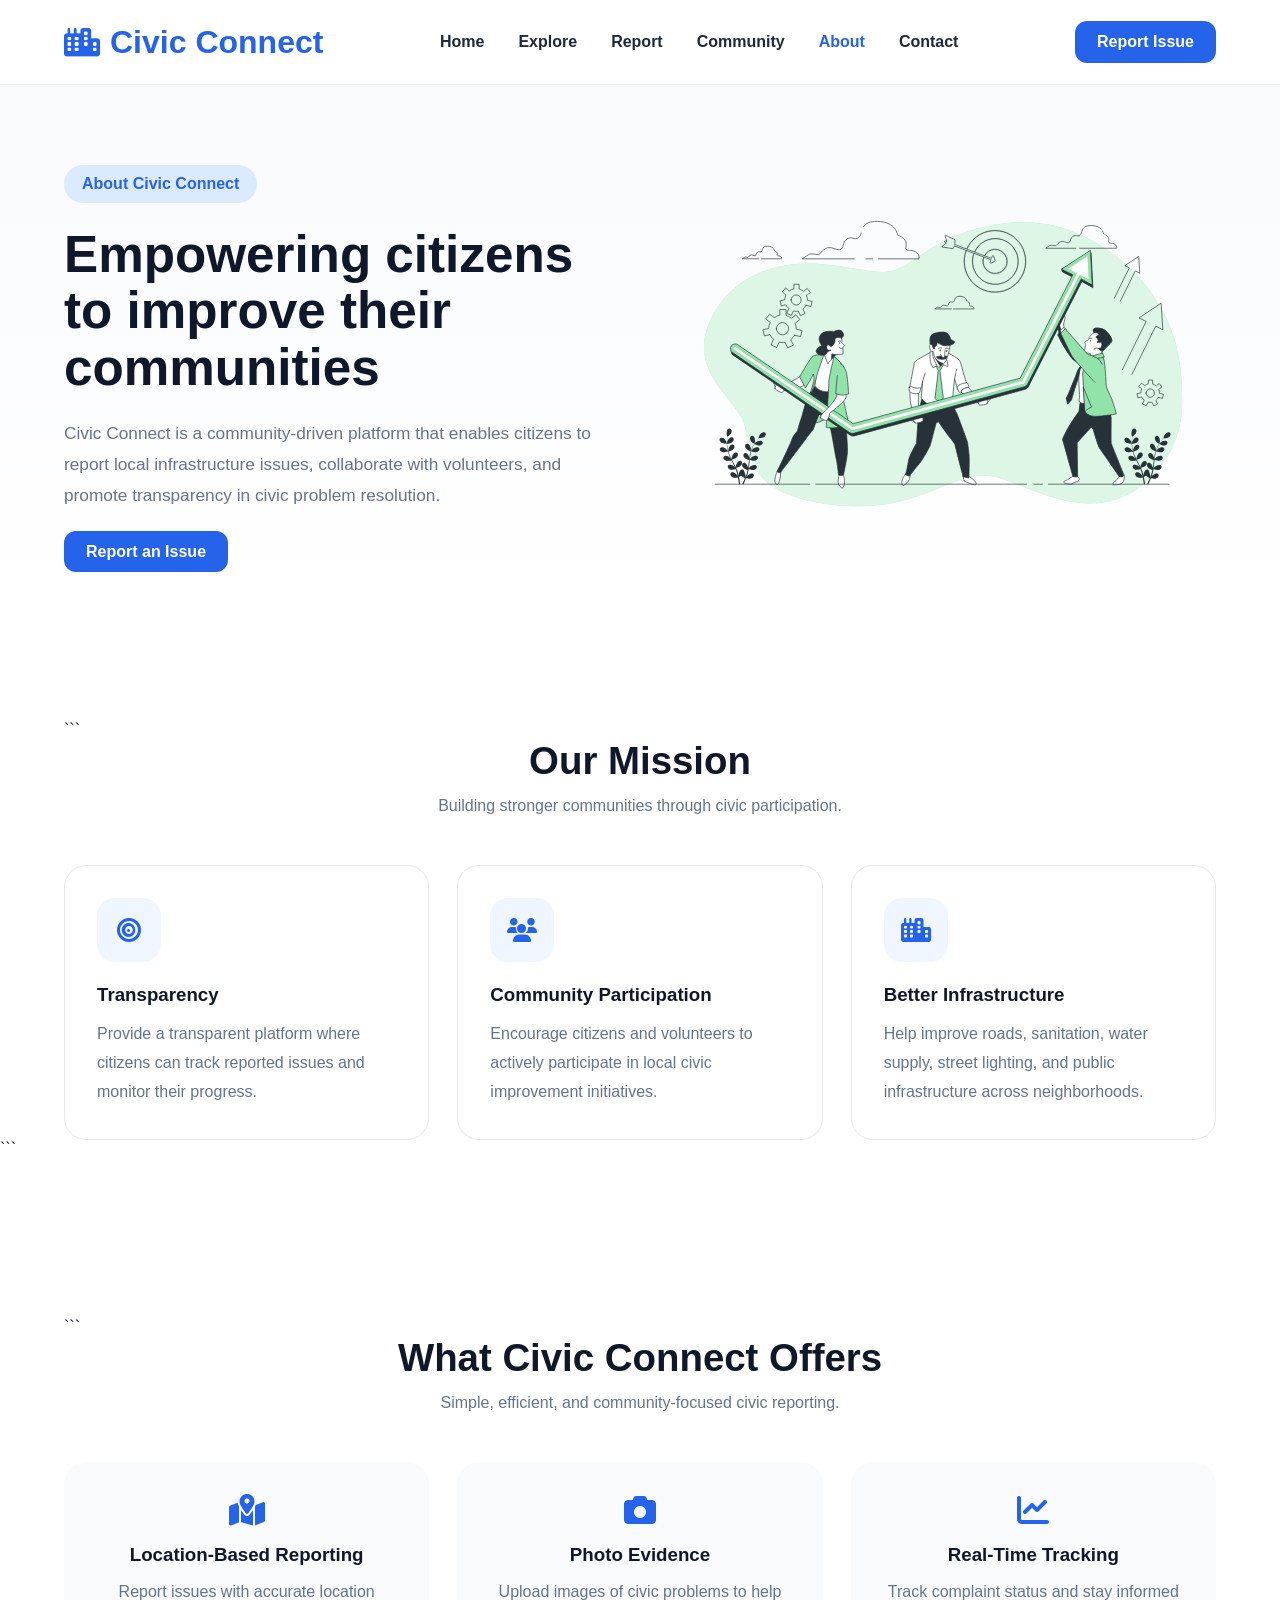
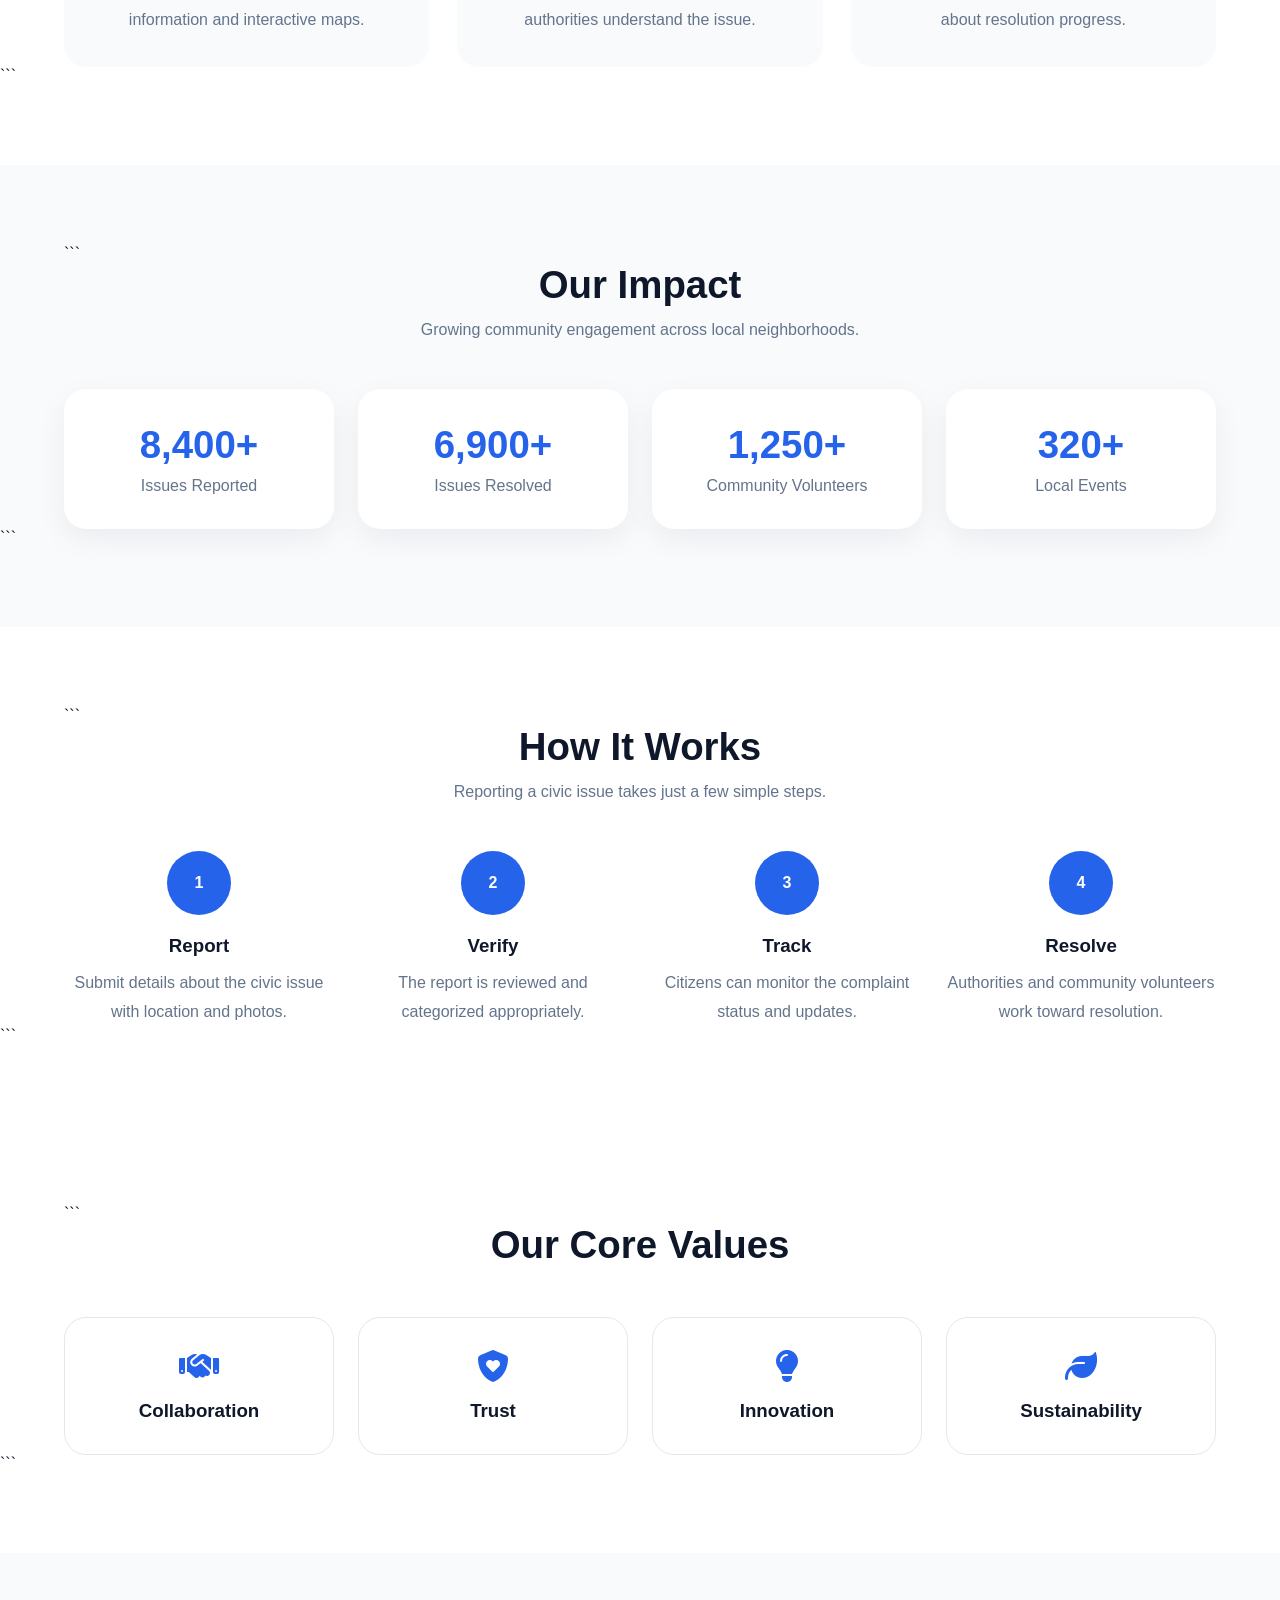
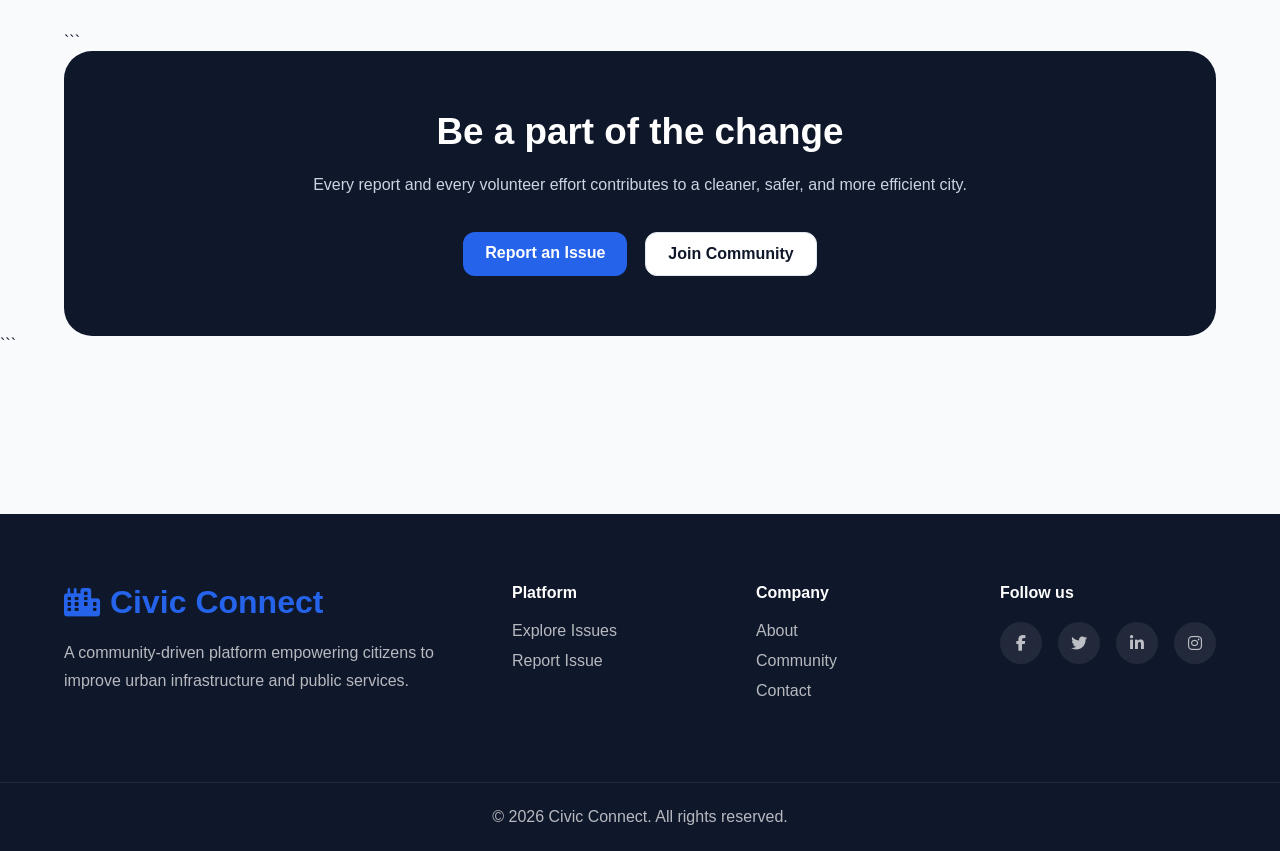
==== commit e1805f8f: "resolved the issue of report button" ====
--- a/about.html
+++ b/about.html
@@ -37,6 +37,10 @@
           <a href="about.html" class="active">About</a>
           <a href="contact.html">Contact</a>
         </nav>
+
+        <a href="report.html" class="btn btn-primary desktop-report-btn">
+          Report Issue
+        </a>
       </div>
     </header>
 
